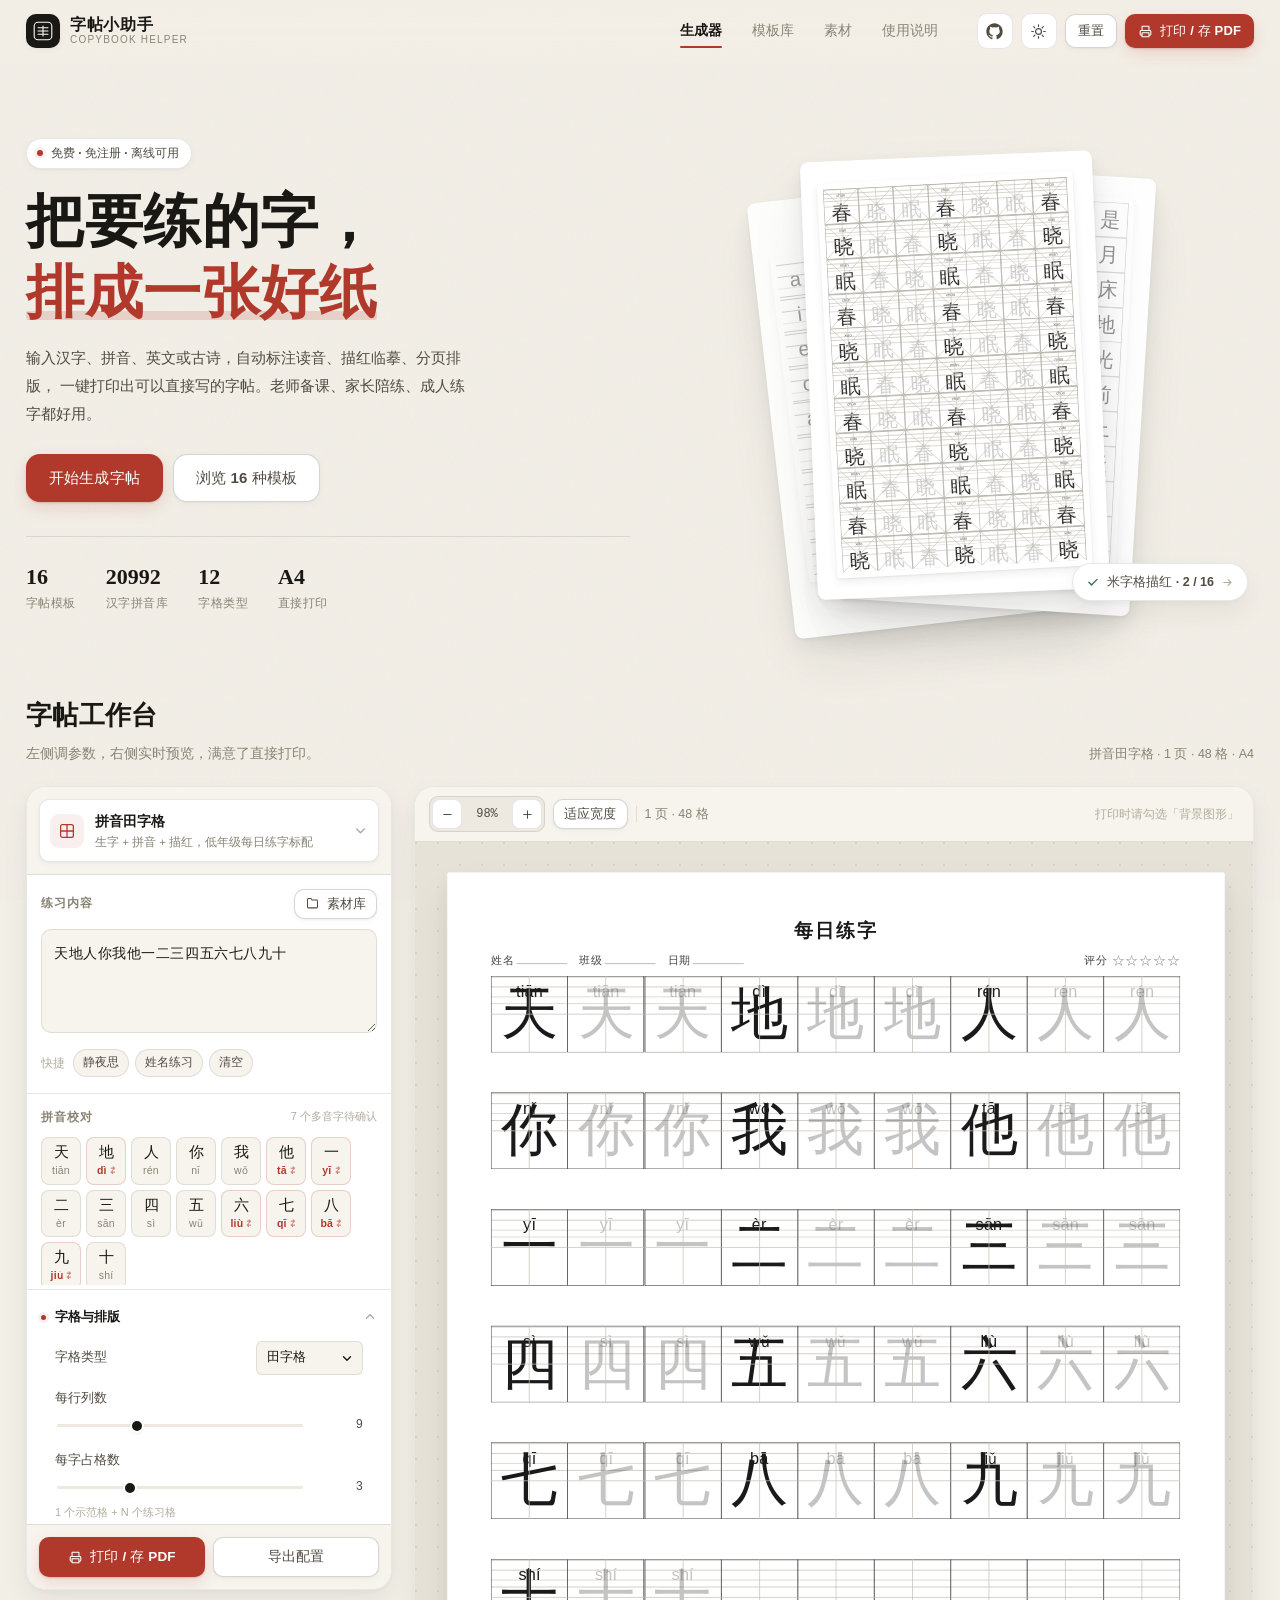
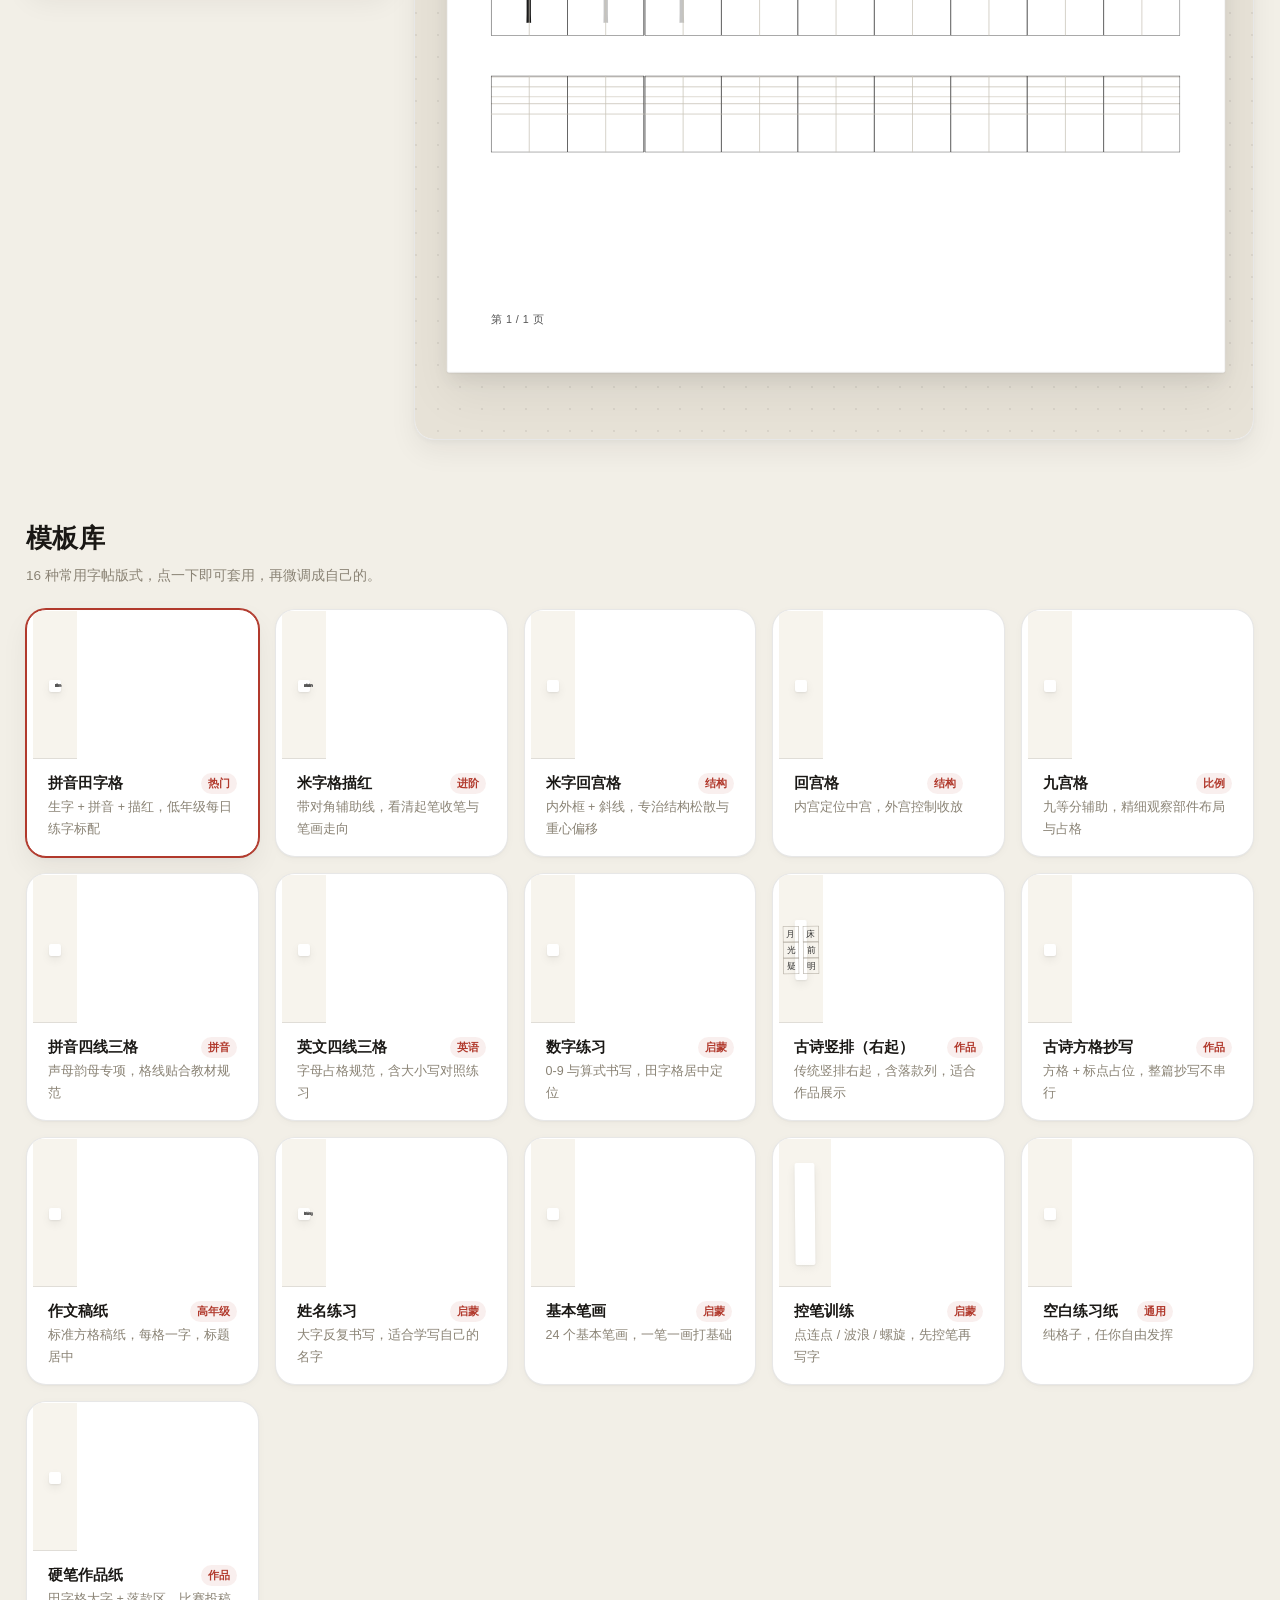
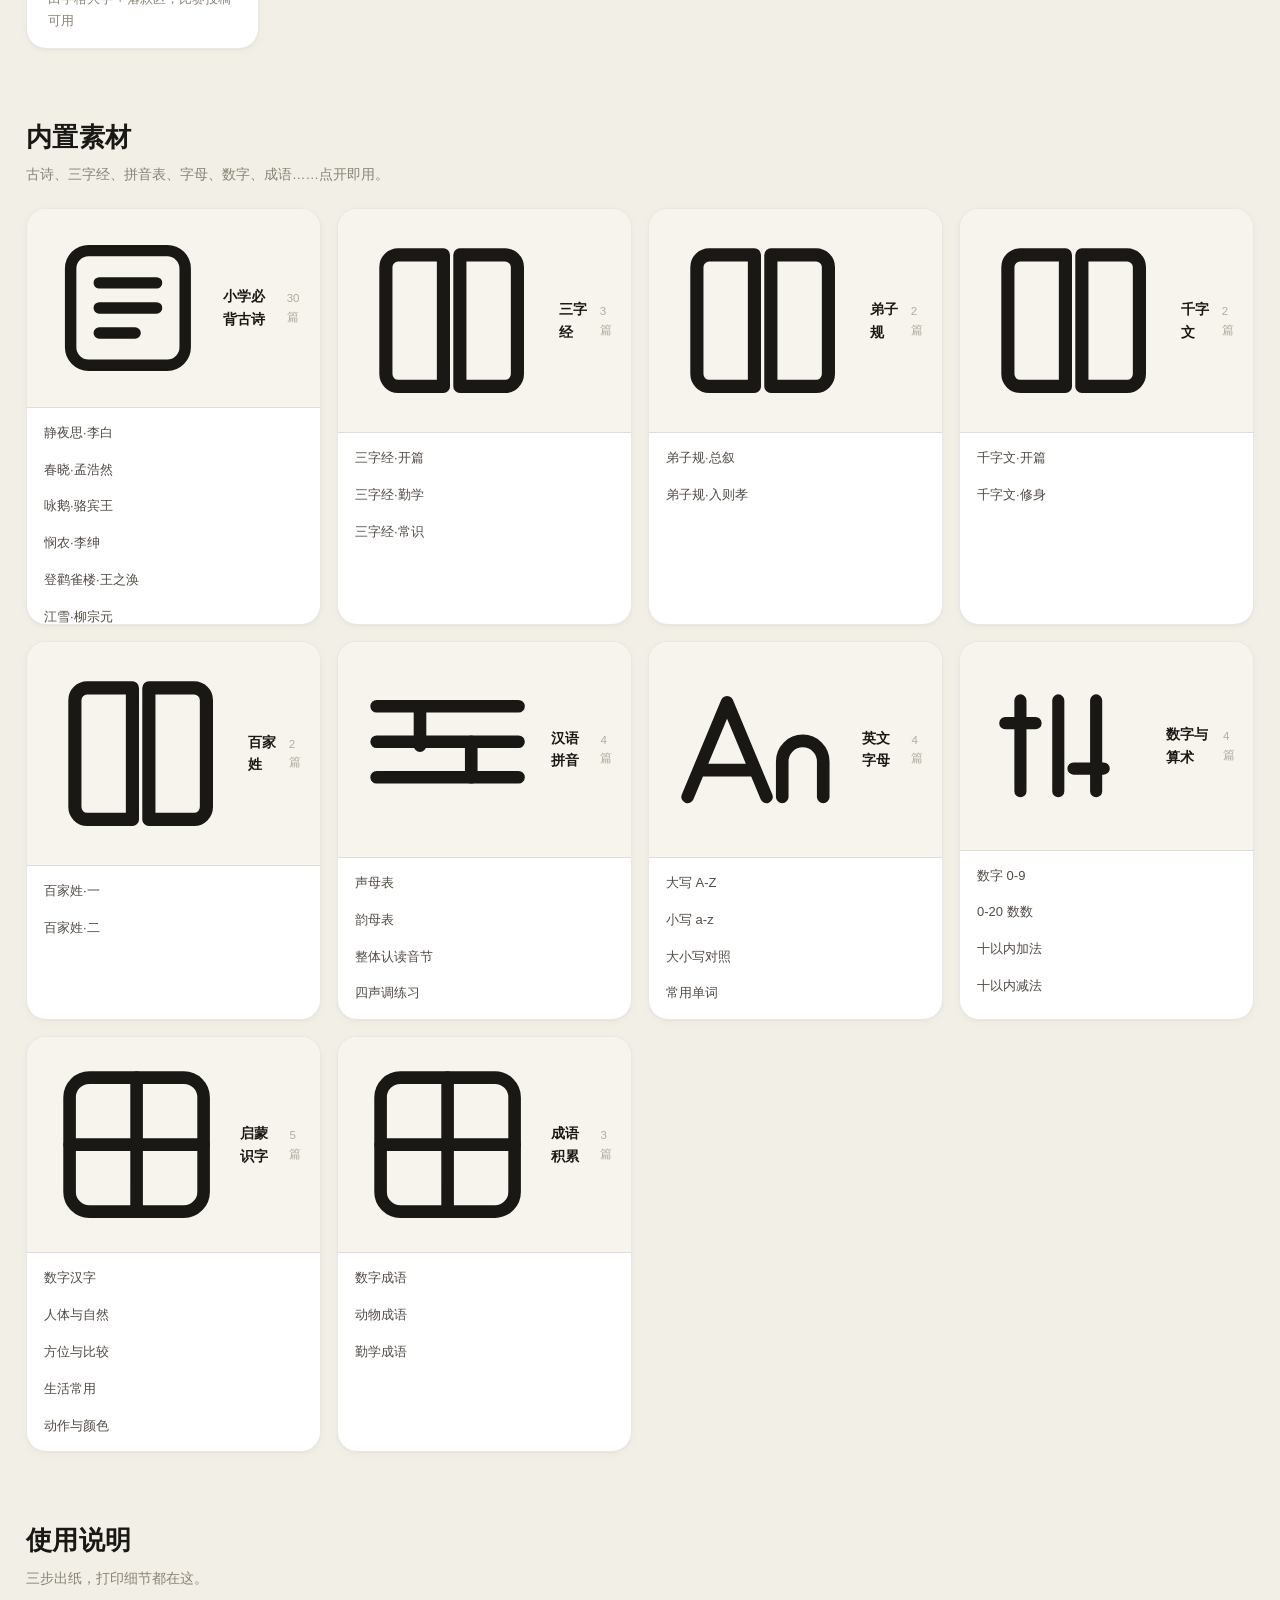
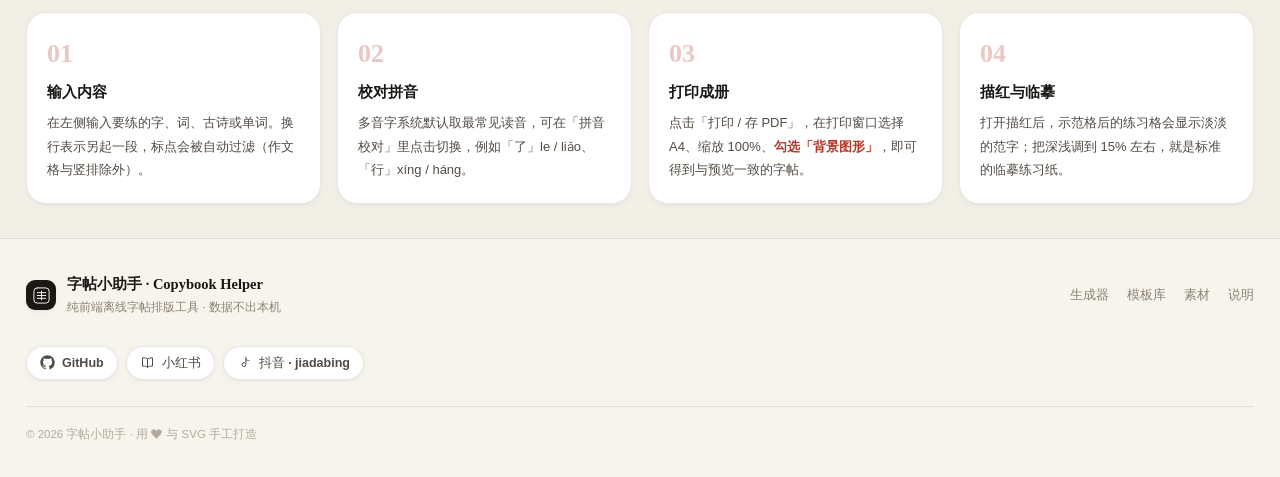
==== index.html @ bd9f91cf "fix: 修复拼音预览显示 + 新增 GitHub Pages 部署 - 拼音区高度 0.46→0.38 格宽、字号 0.66→0.56、基线对齐四线三格 - 模板缩略图拼音同步收窄 - 新增 .gi" ====
<!DOCTYPE html>
<html lang="zh-CN" data-theme="light">
<head>
<meta charset="UTF-8">
<meta name="viewport" content="width=device-width, initial-scale=1, viewport-fit=cover">
<title>字帖小助手 · 在线字帖生成器 | 田字格 / 米字格 / 拼音 / 英文 / 古诗 一键排版打印</title>
<meta name="description" content="字帖小助手：免费在线字帖生成器，田字格、米字格、回宫格、九宫格、四线三格、作文格、竖排古诗、控笔训练，自动标注拼音、描红临摹、A4 直接打印或导出 PDF。">
<link rel="stylesheet" href="assets/css/theme.css">
<link rel="stylesheet" href="assets/css/app.css">
<link rel="stylesheet" href="assets/css/print.css" media="print">
<link rel="icon" href="data:image/svg+xml,%3Csvg xmlns='http://www.w3.org/2000/svg' viewBox='0 0 100 100'%3E%3Crect width='100' height='100' rx='22' fill='%231a1815'/%3E%3Cpath d='M22 30h56M22 50h56M22 70h56M50 22v56' stroke='%23f0ebe1' stroke-width='4' stroke-linecap='round'/%3E%3C/svg%3E">
</head>
<body>

<div class="paper-grain" aria-hidden="true"></div>

<!-- ============ 顶栏 ============ -->
<header class="topbar" id="topbar">
  <div class="topbar-inner">
    <a class="brand" href="#top">
      <span class="brand-mark" aria-hidden="true">
        <svg viewBox="0 0 40 40"><rect x="4" y="4" width="32" height="32" rx="7"/><path d="M11 14h18M11 20h18M11 26h18M20 11v18"/></svg>
      </span>
      <span class="brand-text">
        <strong>字帖小助手</strong>
        <em>Copybook Helper</em>
      </span>
    </a>

    <nav class="topnav">
      <a href="#studio" class="is-active">生成器</a>
      <a href="#gallery">模板库</a>
      <a href="#materials">素材</a>
      <a href="#guide">使用说明</a>
    </nav>

    <div class="topbar-actions">
      <a class="icon-btn" href="https://github.com/Jdb156158/copybook" target="_blank" rel="noopener"
        title="GitHub 仓库：Jdb156158/copybook" aria-label="GitHub 仓库">
        <svg class="i-github" viewBox="0 0 24 24" aria-hidden="true"><path d="M12 .5C5.73.5.5 5.73.5 12c0 5.08 3.29 9.39 7.86 10.91.58.11.79-.25.79-.55v-1.94c-3.2.7-3.88-1.54-3.88-1.54-.52-1.33-1.28-1.68-1.28-1.68-1.05-.72.08-.7.08-.7 1.16.08 1.77 1.19 1.77 1.19 1.03 1.77 2.7 1.26 3.36.96.1-.75.4-1.26.73-1.55-2.55-.29-5.23-1.28-5.23-5.7 0-1.26.45-2.29 1.19-3.1-.12-.29-.52-1.46.11-3.05 0 0 .97-.31 3.18 1.18a11 11 0 0 1 5.79 0c2.2-1.49 3.17-1.18 3.17-1.18.63 1.59.23 2.76.11 3.05.74.81 1.19 1.84 1.19 3.1 0 4.43-2.69 5.4-5.25 5.69.41.36.78 1.06.78 2.14v3.17c0 .31.21.67.8.55A11.51 11.51 0 0 0 23.5 12C23.5 5.73 18.27.5 12 .5z"/></svg>
      </a>
      <button class="icon-btn" id="themeToggle" title="切换深浅主题" aria-label="切换主题">
        <svg class="i-sun" viewBox="0 0 24 24"><circle cx="12" cy="12" r="4.2"/><path d="M12 2.5v2.2M12 19.3v2.2M2.5 12h2.2M19.3 12h2.2M5.2 5.2l1.6 1.6M17.2 17.2l1.6 1.6M18.8 5.2l-1.6 1.6M6.8 17.2l-1.6 1.6"/></svg>
        <svg class="i-moon" viewBox="0 0 24 24"><path d="M20 14.5A8.5 8.5 0 0 1 9.5 4a8.5 8.5 0 1 0 10.5 10.5Z"/></svg>
      </button>
      <button class="btn btn-ghost btn-sm" id="btnResetTop">重置</button>
      <button class="btn btn-primary btn-sm" id="btnPrintTop">
        <svg viewBox="0 0 24 24" class="btn-ico"><path d="M6.5 9V3.5h11V9M6.5 18H5a1.5 1.5 0 0 1-1.5-1.5V12A1.5 1.5 0 0 1 5 10.5h14A1.5 1.5 0 0 1 20.5 12v4.5A1.5 1.5 0 0 1 19 18h-1.5M6.5 14h11v6.5h-11z"/></svg>
        打印 / 存 PDF
      </button>
    </div>
  </div>
</header>

<main id="top">

  <!-- ============ Hero ============ -->
  <section class="hero">
    <div class="hero-grid">
      <div class="hero-copy">
        <span class="eyebrow"><i class="dot"></i>免费 · 免注册 · 离线可用</span>
        <h1>把要练的字，<br><em>排成一张好纸</em></h1>
        <p class="hero-sub">
          输入汉字、拼音、英文或古诗，自动标注读音、描红临摹、分页排版，
          一键打印出可以直接写的字帖。老师备课、家长陪练、成人练字都好用。
        </p>
        <div class="hero-cta">
          <a href="#studio" class="btn btn-primary btn-lg">开始生成字帖</a>
          <a href="#gallery" class="btn btn-ghost btn-lg">浏览 16 种模板</a>
        </div>
        <ul class="hero-stats">
          <li><b id="statTpl">16</b><span>字帖模板</span></li>
          <li><b>20992</b><span>汉字拼音库</span></li>
          <li><b>12</b><span>字格类型</span></li>
          <li><b>A4</b><span>直接打印</span></li>
        </ul>
      </div>

      <div class="hero-visual" id="heroVisual">
        <div class="stack">
          <div class="sheet sheet-3" aria-hidden="true"></div>
          <div class="sheet sheet-2" aria-hidden="true"></div>
          <div class="sheet sheet-1"></div>
        </div>
        <div class="hero-badge" id="heroBadge" title="点击切换下一款模板">
          <svg viewBox="0 0 24 24"><path d="M5 12.5l4.5 4.5L19 7.5"/></svg>
          <span id="heroBadgeText">所见即所得</span>
          <svg class="hero-badge-next" viewBox="0 0 24 24"><path d="M5 12h13M13 6.5l5.5 5.5-5.5 5.5"/></svg>
        </div>
      </div>
    </div>
  </section>

  <!-- ============ 工作台 ============ -->
  <section class="studio" id="studio">
    <div class="section-head">
      <div>
        <h2 class="section-title">字帖工作台</h2>
        <p class="section-desc">左侧调参数，右侧实时预览，满意了直接打印。</p>
      </div>
      <div class="section-meta" id="studioMeta">—</div>
    </div>

    <div class="studio-grid">
      <!-- 控制面板 -->
      <aside class="panel" id="panel">
        <div class="panel-top">
          <button class="tpl-current" id="tplCurrent" type="button">
            <span class="tpl-current-ico" id="tplCurrentIco"></span>
            <span class="tpl-current-copy">
              <b id="tplCurrentName">拼音田字格</b>
              <small id="tplCurrentDesc">生字 + 拼音 + 描红</small>
            </span>
            <svg class="tpl-current-arrow" viewBox="0 0 16 16"><path d="M4 6.5 8 10.5 12 6.5" fill="none" stroke="currentColor" stroke-width="1.6" stroke-linecap="round" stroke-linejoin="round"/></svg>
          </button>
        </div>

        <div class="panel-scroll">
          <!-- 内容 -->
          <section class="block">
            <div class="block-head">
              <span class="block-title">练习内容</span>
              <button class="btn btn-ghost btn-xs" id="btnMaterial">
                <svg viewBox="0 0 24 24" class="btn-ico"><path d="M4 5.5A1.5 1.5 0 0 1 5.5 4h4l2 2.5h7A1.5 1.5 0 0 1 20 8v9.5a1.5 1.5 0 0 1-1.5 1.5h-13A1.5 1.5 0 0 1 4 17.5Z"/></svg>
                素材库
              </button>
            </div>
            <textarea id="textInput" class="content-input" spellcheck="false"
              placeholder="输入要练习的内容，可用换行分段。&#10;例如：天地人你我他&#10;古诗、单词、拼音均可，系统会自动分段排版。"></textarea>
            <div class="quick-row">
              <span class="quick-label">快捷</span>
              <button class="quick" data-quick="poem">静夜思</button>
              <button class="quick" data-quick="name">姓名练习</button>
              <button class="quick" data-quick="clear">清空</button>
            </div>
          </section>

          <!-- 拼音校对 -->
          <section class="block" id="pyBlock">
            <div class="block-head">
              <span class="block-title">拼音校对</span>
              <span class="block-note" id="pyNote">点击拼音可切换多音字</span>
            </div>
            <div class="py-check" id="pyCheck"></div>
          </section>

          <!-- 设置 -->
          <div id="panelSettings" class="settings"></div>
        </div>

        <div class="panel-foot">
          <button class="btn btn-primary" id="btnPrint">
            <svg viewBox="0 0 24 24" class="btn-ico"><path d="M6.5 9V3.5h11V9M6.5 18H5a1.5 1.5 0 0 1-1.5-1.5V12A1.5 1.5 0 0 1 5 10.5h14A1.5 1.5 0 0 1 20.5 12v4.5A1.5 1.5 0 0 1 19 18h-1.5M6.5 14h11v6.5h-11z"/></svg>
            打印 / 存 PDF
          </button>
          <button class="btn btn-ghost" id="btnSavePreset">导出配置</button>
        </div>
      </aside>

      <!-- 预览台 -->
      <section class="stage">
        <div class="stage-bar">
          <div class="stage-bar-left">
            <div class="seg-zoom">
              <button class="icon-btn sm" id="zoomOut" title="缩小">
                <svg viewBox="0 0 24 24"><path d="M6 12h12"/></svg>
              </button>
              <span class="zoom-val" id="zoomVal">100%</span>
              <button class="icon-btn sm" id="zoomIn" title="放大">
                <svg viewBox="0 0 24 24"><path d="M12 6v12M6 12h12"/></svg>
              </button>
            </div>
            <button class="btn btn-ghost btn-xs" id="zoomFit">适应宽度</button>
            <span class="stage-divider"></span>
            <span class="stage-info" id="stageInfo">1 页</span>
          </div>
          <div class="stage-bar-right">
            <span class="stage-hint" id="stageHint">打印时请勾选「背景图形」</span>
          </div>
        </div>
        <div class="stage-canvas" id="canvas">
          <div class="pages" id="pages"></div>
        </div>
      </section>
    </div>
  </section>

  <!-- ============ 模板库 ============ -->
  <section class="gallery" id="gallery">
    <div class="section-head">
      <div>
        <h2 class="section-title">模板库</h2>
        <p class="section-desc">16 种常用字帖版式，点一下即可套用，再微调成自己的。</p>
      </div>
    </div>
    <div class="tpl-grid" id="tplGrid"></div>
  </section>

  <!-- ============ 素材 ============ -->
  <section class="materials" id="materials">
    <div class="section-head">
      <div>
        <h2 class="section-title">内置素材</h2>
        <p class="section-desc">古诗、三字经、拼音表、字母、数字、成语……点开即用。</p>
      </div>
    </div>
    <div class="mat-grid" id="matGrid"></div>
  </section>

  <!-- ============ 说明 ============ -->
  <section class="guide" id="guide">
    <div class="section-head">
      <div>
        <h2 class="section-title">使用说明</h2>
        <p class="section-desc">三步出纸，打印细节都在这。</p>
      </div>
    </div>
    <div class="guide-grid">
      <article class="guide-card">
        <span class="step">01</span>
        <h3>输入内容</h3>
        <p>在左侧输入要练的字、词、古诗或单词。换行表示另起一段，标点会被自动过滤（作文格与竖排除外）。</p>
      </article>
      <article class="guide-card">
        <span class="step">02</span>
        <h3>校对拼音</h3>
        <p>多音字系统默认取最常见读音，可在「拼音校对」里点击切换，例如「了」le / liǎo、「行」xíng / háng。</p>
      </article>
      <article class="guide-card">
        <span class="step">03</span>
        <h3>打印成册</h3>
        <p>点击「打印 / 存 PDF」，在打印窗口选择 A4、缩放 100%、<b>勾选「背景图形」</b>，即可得到与预览一致的字帖。</p>
      </article>
      <article class="guide-card">
        <span class="step">04</span>
        <h3>描红与临摹</h3>
        <p>打开描红后，示范格后的练习格会显示淡淡的范字；把深浅调到 15% 左右，就是标准的临摹练习纸。</p>
      </article>
    </div>
  </section>
</main>

<!-- ============ 页脚 ============ -->
<footer class="footer">
  <div class="footer-inner">
    <div class="footer-brand">
      <span class="brand-mark sm" aria-hidden="true">
        <svg viewBox="0 0 40 40"><rect x="4" y="4" width="32" height="32" rx="7"/><path d="M11 14h18M11 20h18M11 26h18M20 11v18"/></svg>
      </span>
      <div>
        <strong>字帖小助手 · Copybook Helper</strong>
        <p>纯前端离线字帖排版工具 · 数据不出本机</p>
      </div>
    </div>
    <nav class="footer-links">
      <a href="#studio">生成器</a>
      <a href="#gallery">模板库</a>
      <a href="#materials">素材</a>
      <a href="#guide">说明</a>
    </nav>

    <div class="socials">
      <a class="social" href="https://github.com/Jdb156158/copybook" target="_blank" rel="noopener" title="GitHub 仓库">
        <svg class="i-github" viewBox="0 0 24 24" aria-hidden="true"><path d="M12 .5C5.73.5.5 5.73.5 12c0 5.08 3.29 9.39 7.86 10.91.58.11.79-.25.79-.55v-1.94c-3.2.7-3.88-1.54-3.88-1.54-.52-1.33-1.28-1.68-1.28-1.68-1.05-.72.08-.7.08-.7 1.16.08 1.77 1.19 1.77 1.19 1.03 1.77 2.7 1.26 3.36.96.1-.75.4-1.26.73-1.55-2.55-.29-5.23-1.28-5.23-5.7 0-1.26.45-2.29 1.19-3.1-.12-.29-.52-1.46.11-3.05 0 0 .97-.31 3.18 1.18a11 11 0 0 1 5.79 0c2.2-1.49 3.17-1.18 3.17-1.18.63 1.59.23 2.76.11 3.05.74.81 1.19 1.84 1.19 3.1 0 4.43-2.69 5.4-5.25 5.69.41.36.78 1.06.78 2.14v3.17c0 .31.21.67.8.55A11.51 11.51 0 0 0 23.5 12C23.5 5.73 18.27.5 12 .5z"/></svg>
        <span>GitHub</span>
      </a>
      <a class="social" href="https://www.xiaohongshu.com/user/profile/5bcd9ff8c5602200010befae" target="_blank" rel="noopener" title="小红书主页">
        <svg viewBox="0 0 24 24" aria-hidden="true"><path d="M12 6.6C10.4 5.1 8.3 4.5 4 4.5v13.2c4.3 0 6.4.6 8 2.1 1.6-1.5 3.7-2.1 8-2.1V4.5c-4.3 0-6.4.6-8 2.1z"/><path d="M12 6.6v13.2"/></svg>
        <span>小红书</span>
      </a>
      <a class="social" id="socialDouyin" href="https://www.douyin.com/search/jiadabing?type=user" target="_blank" rel="noopener" title="抖音：jiadabing">
        <svg viewBox="0 0 24 24" aria-hidden="true"><path d="M14.2 3.5v11.9a3.1 3.1 0 1 1-2.1-2.94"/><path d="M14.2 7.2c1.4 1.1 3.1 1.6 5 1.5"/></svg>
        <span>抖音 · jiadabing</span>
      </a>
    </div>

    <p class="footer-copy">© 2026 字帖小助手 · 用 ❤ 与 SVG 手工打造</p>
  </div>
</footer>

<!-- ============ 素材弹层 ============ -->
<div class="modal" id="modal" hidden>
  <div class="modal-mask" data-close></div>
  <div class="modal-panel" role="dialog" aria-modal="true" aria-labelledby="modalTitle">
    <header class="modal-head">
      <h3 id="modalTitle">素材库</h3>
      <button class="icon-btn" data-close aria-label="关闭">
        <svg viewBox="0 0 24 24"><path d="M6 6l12 12M18 6L6 18"/></svg>
      </button>
    </header>
    <div class="modal-body" id="modalBody"></div>
  </div>
</div>

<div class="toasts" id="toasts"></div>

<script src="assets/data/pinyin-data.js" defer></script>
<script src="assets/js/core/pinyin.js" defer></script>
<script src="assets/js/core/grids.js" defer></script>
<script src="assets/js/core/templates.js" defer></script>
<script src="assets/js/core/layout.js" defer></script>
<script src="assets/js/core/render.js" defer></script>
<script src="assets/js/core/store.js" defer></script>
<script src="assets/js/ui/controls.js" defer></script>
<script src="assets/js/ui/app.js" defer></script>
</body>
</html>
---- assets/css/theme.css ----
/* ============================================================
 * theme.css —— 设计令牌 / 基础重置 / 通用控件
 * 主题：宣纸暖白 + 墨黑 + 朱砂（暗色模式随系统或手动切换）
 * ========================================================== */

:root {
  /* 色板 */
  --paper: #FBF9F4;
  --bg: #F2EFE7;
  --surface: #FFFFFF;
  --surface-2: #F7F4ED;
  --surface-3: #EDE9E0;
  --stage-bg: #E7E2D7;

  --ink: #1A1815;
  --ink-2: #514B42;
  --ink-3: #8A8375;
  --ink-4: #B3AC9E;

  --accent: #B1392C;
  --accent-2: #96302496;
  --accent-soft: #B1392C14;
  --jade: #3F6B54;
  --gold: #B08A45;

  --border: #1A18151A;
  --border-2: #1A18152E;
  --ring: #B1392C40;

  /* 字体 */
  --font-ui: -apple-system, BlinkMacSystemFont, "SF Pro SC", "PingFang SC",
    "Hiragino Sans GB", "Microsoft YaHei", "Segoe UI", Roboto, sans-serif;
  --font-serif: "Songti SC", "STSong", "Source Han Serif SC", "Noto Serif SC",
    "PingFang SC", Georgia, serif;
  --font-mono: "SF Mono", "JetBrains Mono", ui-monospace, Menlo, monospace;

  /* 尺度 */
  --r-xs: 6px;
  --r-sm: 10px;
  --r: 14px;
  --r-lg: 20px;
  --r-xl: 28px;

  --sh-1: 0 1px 2px #1A18150A, 0 2px 8px #1A181508;
  --sh-2: 0 2px 6px #1A18150A, 0 12px 28px #1A18150F;
  --sh-3: 0 8px 20px #1A181514, 0 28px 64px #1A18151C;
  --sh-paper: 0 2px 4px #1A181512, 0 10px 24px #1A181514, 0 30px 60px #1A181512;

  --ease: cubic-bezier(.22, .61, .36, 1);
  --ease-out: cubic-bezier(.16, 1, .3, 1);
  --topbar-h: 62px;
  --maxw: 1280px;

  color-scheme: light;
}

[data-theme="dark"] {
  --paper: #171613;
  --bg: #100F0C;
  --surface: #1D1B17;
  --surface-2: #232019;
  --surface-3: #2B271F;
  --stage-bg: #0D0C0A;

  --ink: #F2EDE3;
  --ink-2: #C3BBAE;
  --ink-3: #918A7C;
  --ink-4: #6B655A;

  --accent: #DE5B4A;
  --accent-soft: #DE5B4A1F;
  --jade: #6FA98A;
  --gold: #D2AC68;

  --border: #F2EDE31A;
  --border-2: #F2EDE32E;
  --ring: #DE5B4A4D;

  --sh-1: 0 1px 2px #0008, 0 2px 8px #0006;
  --sh-2: 0 2px 6px #0008, 0 12px 28px #000A;
  --sh-3: 0 8px 20px #000A, 0 28px 64px #000C;
  --sh-paper: 0 2px 4px #0006, 0 14px 32px #000A, 0 40px 80px #0009;

  color-scheme: dark;
}

* { box-sizing: border-box; }

html { -webkit-text-size-adjust: 100%; scroll-behavior: smooth; scroll-padding-top: 84px; }

body {
  margin: 0;
  background: var(--bg);
  color: var(--ink);
  font-family: var(--font-ui);
  font-size: 14px;
  line-height: 1.6;
  -webkit-font-smoothing: antialiased;
  overflow-x: hidden;
}

h1, h2, h3, h4, p, ul, ol, figure { margin: 0; }
ul, ol { padding: 0; list-style: none; }
a { color: inherit; text-decoration: none; }
button { font: inherit; color: inherit; background: none; border: 0; cursor: pointer; }
input, textarea, select { font: inherit; color: inherit; }
svg { display: block; }
::selection { background: var(--accent); color: #fff; }

/* 纸纹 */
.paper-grain {
  position: fixed; inset: 0; z-index: 0; pointer-events: none;
  opacity: .045; mix-blend-mode: multiply;
  background-image: url("data:image/svg+xml,%3Csvg xmlns='http://www.w3.org/2000/svg' width='180' height='180'%3E%3Cfilter id='n'%3E%3CfeTurbulence type='fractalNoise' baseFrequency='.85' numOctaves='3' stitchTiles='stitch'/%3E%3C/filter%3E%3Crect width='180' height='180' filter='url(%23n)'/%3E%3C/svg%3E");
}
[data-theme="dark"] .paper-grain { opacity: .05; mix-blend-mode: screen; }

/* ---------------- 按钮 ---------------- */
.btn {
  display: inline-flex; align-items: center; justify-content: center; gap: 7px;
  height: 40px; padding: 0 16px; border-radius: var(--r-sm);
  font-size: 13.5px; font-weight: 550; letter-spacing: .01em;
  border: 1px solid transparent; white-space: nowrap;
  transition: transform .18s var(--ease), background .18s var(--ease),
    border-color .18s var(--ease), box-shadow .18s var(--ease), color .18s var(--ease);
}
.btn:active { transform: scale(.975); }
.btn-ico { width: 15px; height: 15px; fill: none; stroke: currentColor; stroke-width: 1.7; stroke-linecap: round; stroke-linejoin: round; }

.btn-primary {
  background: var(--accent); color: #fff;
  box-shadow: 0 1px 2px #B1392C40, 0 6px 16px #B1392C26;
}
.btn-primary:hover { background: #9C3126; box-shadow: 0 2px 4px #B1392C4D, 0 10px 24px #B1392C33; transform: translateY(-1px); }

.btn-ghost {
  background: var(--surface); color: var(--ink-2);
  border-color: var(--border-2); box-shadow: var(--sh-1);
}
.btn-ghost:hover { color: var(--ink); border-color: var(--ink-4); background: var(--surface-2); transform: translateY(-1px); }

.btn-lg { height: 48px; padding: 0 22px; font-size: 15px; border-radius: var(--r); }
.btn-sm { height: 34px; padding: 0 12px; font-size: 13px; }
.btn-xs { height: 30px; padding: 0 10px; font-size: 12.5px; }
.btn[disabled] { opacity: .5; pointer-events: none; }

.icon-btn {
  display: inline-flex; align-items: center; justify-content: center;
  width: 36px; height: 36px; border-radius: 10px; color: var(--ink-2);
  border: 1px solid var(--border); background: var(--surface);
  transition: all .18s var(--ease);
}
.icon-btn:hover { color: var(--ink); border-color: var(--ink-4); background: var(--surface-2); }
.icon-btn svg { width: 17px; height: 17px; fill: none; stroke: currentColor; stroke-width: 1.7; stroke-linecap: round; stroke-linejoin: round; }
.icon-btn.sm { width: 30px; height: 30px; border-radius: 8px; }
.icon-btn.sm svg { width: 15px; height: 15px; }

/* 主题按钮图标切换 */
#themeToggle .i-moon { display: none; }
[data-theme="dark"] #themeToggle .i-sun { display: none; }
[data-theme="dark"] #themeToggle .i-moon { display: block; }

/* ---------------- 通用小控件 ---------------- */
.eyebrow {
  display: inline-flex; align-items: center; gap: 8px;
  padding: 5px 12px 5px 10px; border-radius: 100px;
  background: var(--surface); border: 1px solid var(--border);
  font-size: 12px; font-weight: 550; color: var(--ink-2);
  box-shadow: var(--sh-1);
}
.eyebrow .dot {
  width: 6px; height: 6px; border-radius: 50%; background: var(--accent);
  box-shadow: 0 0 0 3px var(--accent-soft);
  animation: pulse 2.4s var(--ease) infinite;
}
@keyframes pulse {
  0%, 100% { box-shadow: 0 0 0 3px var(--accent-soft); }
  50% { box-shadow: 0 0 0 6px #B1392C0A; }
}

/* ---------------- Toast ---------------- */
.toasts {
  position: fixed; z-index: 200; bottom: 26px; left: 50%; transform: translateX(-50%);
  display: flex; flex-direction: column; gap: 8px; align-items: center; pointer-events: none;
}
.toast {
  display: flex; align-items: center; gap: 9px;
  padding: 10px 16px; border-radius: 100px;
  background: var(--ink); color: var(--paper);
  font-size: 13px; font-weight: 500; box-shadow: var(--sh-3);
  animation: toastIn .32s var(--ease-out) both;
}
.toast svg { width: 15px; height: 15px; fill: none; stroke: currentColor; stroke-width: 2; stroke-linecap: round; stroke-linejoin: round; }
.toast.out { animation: toastOut .24s var(--ease) both; }
@keyframes toastIn { from { opacity: 0; transform: translateY(14px) scale(.96); } }
@keyframes toastOut { to { opacity: 0; transform: translateY(8px) scale(.97); } }

/* ---------------- Modal ---------------- */
.modal { position: fixed; inset: 0; z-index: 150; display: grid; place-items: center; padding: 24px; }
.modal[hidden] { display: none; }
.modal-mask { position: absolute; inset: 0; background: #0B0A0880; backdrop-filter: blur(6px); animation: fade .2s var(--ease); }
.modal-panel {
  position: relative; width: min(720px, 100%); max-height: 82vh;
  display: flex; flex-direction: column; overflow: hidden;
  background: var(--surface); border: 1px solid var(--border); border-radius: var(--r-xl);
  box-shadow: var(--sh-3); animation: modalIn .28s var(--ease-out);
}
@keyframes fade { from { opacity: 0; } }
@keyframes modalIn { from { opacity: 0; transform: translateY(16px) scale(.98); } }
.modal-head {
  display: flex; align-items: center; justify-content: space-between;
  padding: 16px 18px; border-bottom: 1px solid var(--border);
}
.modal-head h3 { font-family: var(--font-serif); font-size: 17px; font-weight: 600; }
.modal-body { padding: 8px 10px 18px; overflow: auto; }

/* ---------------- 表单控件（面板内） ---------------- */
.ctl-select { position: relative; }
.ctl-select select {
  appearance: none; width: 100%; height: 34px; padding: 0 30px 0 10px;
  background: var(--surface-2); border: 1px solid var(--border); border-radius: var(--r-xs);
  font-size: 13px; cursor: pointer; transition: all .16s var(--ease);
}
.ctl-select select:hover { border-color: var(--ink-4); }
.ctl-select select:focus { outline: none; border-color: var(--accent); box-shadow: 0 0 0 3px var(--ring); }
.ctl-caret {
  position: absolute; right: 9px; top: 50%; transform: translateY(-50%);
  width: 14px; height: 14px; fill: none; stroke: var(--ink-3); stroke-width: 1.6;
  stroke-linecap: round; stroke-linejoin: round; pointer-events: none;
}

.ctl-seg {
  display: flex; gap: 2px; padding: 2px; border-radius: 9px;
  background: var(--surface-3); border: 1px solid var(--border);
}
.seg-btn {
  flex: 1; min-width: 0; height: 28px; padding: 0 6px; border-radius: 7px;
  font-size: 12.5px; color: var(--ink-3); white-space: nowrap;
  transition: all .18s var(--ease);
}
.seg-btn:hover { color: var(--ink-2); }
.seg-btn.is-on {
  background: var(--surface); color: var(--ink); font-weight: 600;
  box-shadow: var(--sh-1);
}

.ctl-range { display: flex; align-items: center; gap: 10px; }
.ctl-range input[type="range"] {
  flex: 1; appearance: none; height: 18px; background: none; cursor: pointer;
}
.ctl-range input[type="range"]::-webkit-slider-runnable-track {
  height: 3px; border-radius: 2px; background: var(--surface-3);
}
.ctl-range input[type="range"]::-webkit-slider-thumb {
  appearance: none; width: 14px; height: 14px; margin-top: -5.5px; border-radius: 50%;
  background: var(--ink); border: 2px solid var(--surface);
  box-shadow: var(--sh-1); transition: transform .16s var(--ease);
}
.ctl-range input[type="range"]:hover::-webkit-slider-thumb { transform: scale(1.18); }
.ctl-range input[type="range"]:active::-webkit-slider-thumb { transform: scale(1.05); }
.ctl-range input[type="range"]::-moz-range-track { height: 3px; border-radius: 2px; background: var(--surface-3); }
.ctl-range input[type="range"]::-moz-range-thumb {
  width: 12px; height: 12px; border-radius: 50%; background: var(--ink);
  border: 2px solid var(--surface); box-shadow: var(--sh-1);
}
.ctl-out {
  min-width: 48px; text-align: right; font-size: 12px; font-variant-numeric: tabular-nums;
  color: var(--ink-2); font-family: var(--font-mono);
}

.ctl-color { display: flex; align-items: center; gap: 8px; }
.color-well { position: relative; width: 34px; height: 26px; flex: none; }
.color-well input { position: absolute; inset: 0; opacity: 0; cursor: pointer; }
.color-well span {
  display: block; width: 100%; height: 100%; border-radius: var(--r-xs);
  border: 1px solid var(--border-2); box-shadow: inset 0 1px 2px #0002;
}
.sw-row { display: flex; gap: 5px; }
.sw {
  width: 18px; height: 18px; border-radius: 5px; border: 1px solid var(--border-2);
  transition: transform .16s var(--ease);
}
.sw:hover { transform: scale(1.14); }
.sw.is-on { box-shadow: 0 0 0 2px var(--surface), 0 0 0 3.5px var(--accent); }

.ctl-switch { position: relative; display: inline-flex; }
.ctl-switch input { position: absolute; opacity: 0; width: 0; height: 0; }
.ctl-switch .track {
  display: block; width: 38px; height: 22px; border-radius: 100px;
  background: var(--surface-3); border: 1px solid var(--border);
  transition: all .22s var(--ease); position: relative;
}
.ctl-switch .knob {
  position: absolute; top: 2px; left: 2px; width: 16px; height: 16px; border-radius: 50%;
  background: var(--surface); box-shadow: 0 1px 3px #0003;
  transition: all .22s var(--ease);
}
.ctl-switch input:checked + .track { background: var(--accent); border-color: transparent; }
.ctl-switch input:checked + .track .knob { left: 19px; }
.ctl-switch input:focus-visible + .track { box-shadow: 0 0 0 3px var(--ring); }

.ctl-chips { display: flex; flex-wrap: wrap; gap: 6px; }
.chip {
  padding: 4px 10px; border-radius: 100px; font-size: 12px;
  background: var(--surface-2); border: 1px solid var(--border); color: var(--ink-3);
  transition: all .16s var(--ease);
}
.chip:hover { border-color: var(--ink-4); color: var(--ink-2); }
.chip.is-on {
  background: var(--accent-soft); border-color: #B1392C40; color: var(--accent); font-weight: 600;
}

.ctl-text input {
  width: 100%; height: 34px; padding: 0 10px; font-size: 13px;
  background: var(--surface-2); border: 1px solid var(--border); border-radius: var(--r-xs);
  transition: all .16s var(--ease);
}
.ctl-text input:focus { outline: none; border-color: var(--accent); box-shadow: 0 0 0 3px var(--ring); }

@media (prefers-reduced-motion: reduce) {
  *, *::before, *::after { animation-duration: .01ms !important; transition-duration: .01ms !important; }
}
---- assets/css/app.css ----
/* ============================================================
 * app.css —— 页面布局 + 字帖渲染区样式
 * ========================================================== */
main { position: relative; z-index: 1; }

/* ---------------- 顶栏 ---------------- */
.topbar {
  position: sticky; top: 0; z-index: 100;
  backdrop-filter: blur(18px) saturate(1.7);
  -webkit-backdrop-filter: blur(18px) saturate(1.7);
  background: color-mix(in srgb, var(--bg) 78%, transparent);
  border-bottom: 1px solid transparent;
  transition: border-color .25s var(--ease), box-shadow .25s var(--ease), background .25s var(--ease);
}
.topbar.is-scrolled { border-bottom-color: var(--border); box-shadow: 0 1px 0 #1A181508, 0 8px 24px #1A181508; }
.topbar-inner {
  max-width: var(--maxw); margin: 0 auto; height: var(--topbar-h);
  padding: 0 26px; display: flex; align-items: center; gap: 26px;
}

.brand { display: flex; align-items: center; gap: 10px; margin-right: auto; }
.brand-mark {
  display: grid; place-items: center; width: 34px; height: 34px; border-radius: 10px;
  background: var(--ink); color: var(--paper); box-shadow: var(--sh-1);
}
.brand-mark svg { width: 22px; height: 22px; fill: none; stroke: currentColor; stroke-width: 2; stroke-linecap: round; }
.brand-mark.sm { width: 30px; height: 30px; border-radius: 9px; }
.brand-mark.sm svg { width: 19px; height: 19px; }
.brand-text { display: flex; flex-direction: column; line-height: 1.15; }
.brand-text strong { font-family: var(--font-serif); font-size: 16px; font-weight: 600; letter-spacing: .04em; }
.brand-text em { font-style: normal; font-size: 10px; letter-spacing: .12em; color: var(--ink-3); text-transform: uppercase; }

.topnav { display: flex; gap: 4px; }
.topnav a {
  position: relative; padding: 7px 13px; border-radius: 9px;
  font-size: 13.5px; color: var(--ink-3); transition: all .18s var(--ease);
}
.topnav a:hover { color: var(--ink); background: var(--surface-2); }
.topnav a.is-active { color: var(--ink); font-weight: 600; }
.topnav a.is-active::after {
  content: ""; position: absolute; left: 13px; right: 13px; bottom: 1px;
  height: 2px; border-radius: 2px; background: var(--accent);
}
.topbar-actions { display: flex; align-items: center; gap: 8px; }

/* ---------------- Hero ---------------- */
.hero { max-width: var(--maxw); margin: 0 auto; padding: 62px 26px 44px; }
.hero-grid { display: grid; grid-template-columns: 1.02fr .98fr; gap: 44px; align-items: center; }
.hero-copy h1 {
  margin: 18px 0 0; font-family: var(--font-serif);
  font-size: clamp(38px, 4.6vw, 58px); line-height: 1.22; font-weight: 600; letter-spacing: .01em;
}
.hero-copy h1 em { font-style: normal; color: var(--accent); position: relative; }
.hero-copy h1 em::after {
  content: ""; position: absolute; left: 0; right: 0; bottom: .08em; height: .16em;
  background: var(--accent); opacity: .16; border-radius: 2px;
}
.hero-sub { margin: 16px 0 0; max-width: 30em; font-size: 15px; line-height: 1.85; color: var(--ink-2); }
.hero-cta { display: flex; gap: 10px; margin-top: 26px; flex-wrap: wrap; }
.hero-stats { display: flex; gap: 30px; margin-top: 34px; padding-top: 22px; border-top: 1px solid var(--border); }
.hero-stats li { display: flex; flex-direction: column; }
.hero-stats b { font-family: var(--font-serif); font-size: 22px; font-weight: 600; }
.hero-stats span { font-size: 11.5px; color: var(--ink-3); letter-spacing: .04em; }

/* Hero 纸叠（2:3 纸卡 + 16 模板轮换） */
.hero-visual { position: relative; height: 500px; display: grid; place-items: center; }
.hero-visual .stack { position: relative; width: 292px; height: 438px; perspective: 1200px; }
.hero-visual .sheet {
  position: absolute; inset: 0; border-radius: 8px; background: #fff;
  box-shadow: var(--sh-paper); overflow: hidden; padding: 18px;
  display: flex; align-items: center; justify-content: center;
  transition: transform .55s var(--ease-out), box-shadow .55s var(--ease-out), opacity .55s var(--ease-out);
  transform-origin: 50% 100%;
}
.hero-visual .sheet-1 { transform: rotate(-2.4deg) translateY(0); z-index: 3; }
.hero-visual .sheet-2 { transform: rotate(3.6deg) translate(20px, 12px); z-index: 2; opacity: .94; }
.hero-visual .sheet-3 { transform: rotate(-6.5deg) translate(-26px, 26px); z-index: 1; opacity: .86; }
.hero-visual:hover .sheet-1 { transform: rotate(-1deg) translateY(-10px); box-shadow: 0 4px 8px #00000012, 0 16px 36px #00000014, 0 44px 90px #00000012; }
.hero-visual:hover .sheet-2 { transform: rotate(2.6deg) translate(52px, 6px); }
.hero-visual:hover .sheet-3 { transform: rotate(-8.5deg) translate(-58px, 20px); }
.hero-visual .sheet-2 .mini-sheet,
.hero-visual .sheet-3 .mini-sheet { opacity: .55; filter: saturate(.4); }

.hero-mini {
  width: 100%; height: 100%;
  display: flex; align-items: center; justify-content: center;
  animation: heroSheetIn .55s var(--ease-out);
}
.hero-mini > .mini-sheet { width: 100%; }
@keyframes heroSheetIn {
  from { opacity: 0; transform: translateY(14px) scale(.965) rotate(.6deg); }
}

.hero-badge {
  position: absolute; right: 6px; bottom: 24px; z-index: 4;
  display: flex; align-items: center; gap: 7px; padding: 8px 13px; border-radius: 100px;
  background: var(--surface); border: 1px solid var(--border); box-shadow: var(--sh-2);
  font-size: 12.5px; font-weight: 550; color: var(--ink-2);
  cursor: pointer; user-select: none; max-width: 240px;
  transition: transform .2s var(--ease), box-shadow .2s var(--ease), border-color .2s var(--ease);
}
.hero-badge:hover { transform: translateY(-2px); border-color: var(--ink-4); box-shadow: var(--sh-3); }
.hero-badge:active { transform: scale(.97); }
.hero-badge > svg:first-child { width: 14px; height: 14px; fill: none; stroke: var(--jade); stroke-width: 2.4; stroke-linecap: round; stroke-linejoin: round; flex: none; }
.hero-badge span { white-space: nowrap; overflow: hidden; text-overflow: ellipsis; }
.hero-badge-next {
  width: 13px; height: 13px; flex: none; fill: none; stroke: var(--ink-4);
  stroke-width: 2; stroke-linecap: round; stroke-linejoin: round;
  transition: transform .2s var(--ease), stroke .2s var(--ease);
}
.hero-badge:hover .hero-badge-next { transform: translateX(2px); stroke: var(--accent); }

/* ---------------- 段落标题 ---------------- */
.section-head {
  display: flex; align-items: flex-end; justify-content: space-between; gap: 20px;
  margin-bottom: 22px;
}
.section-title { font-family: var(--font-serif); font-size: 26px; font-weight: 600; letter-spacing: .01em; }
.section-desc { margin-top: 6px; font-size: 13.5px; color: var(--ink-3); }
.section-meta { font-size: 12.5px; color: var(--ink-3); font-variant-numeric: tabular-nums; }

/* ---------------- 工作台 ---------------- */
.studio { max-width: var(--maxw); margin: 0 auto; padding: 26px 26px 44px; }
.studio-grid {
  display: grid; grid-template-columns: 366px minmax(0, 1fr); gap: 22px; align-items: start;
}

/* 面板 */
.panel {
  position: sticky; top: calc(var(--topbar-h) + 16px);
  display: flex; flex-direction: column;
  max-height: calc(100vh - var(--topbar-h) - 34px);
  background: var(--surface); border: 1px solid var(--border);
  border-radius: var(--r-lg); box-shadow: var(--sh-2); overflow: hidden;
}
.panel-top { padding: 12px; border-bottom: 1px solid var(--border); background: var(--surface-2); }
.tpl-current {
  display: flex; align-items: center; gap: 11px; width: 100%; padding: 10px;
  border-radius: var(--r-sm); background: var(--surface); border: 1px solid var(--border);
  box-shadow: var(--sh-1); transition: all .18s var(--ease); text-align: left;
}
.tpl-current:hover { border-color: var(--ink-4); transform: translateY(-1px); box-shadow: var(--sh-2); }
.tpl-current-ico {
  display: grid; place-items: center; width: 34px; height: 34px; border-radius: 9px; flex: none;
  background: var(--accent-soft); color: var(--accent);
}
.tpl-current-ico svg { width: 18px; height: 18px; fill: none; stroke: currentColor; stroke-width: 1.7; stroke-linecap: round; stroke-linejoin: round; }
.tpl-current-copy { display: flex; flex-direction: column; min-width: 0; flex: 1; }
.tpl-current-copy b { font-size: 14px; font-weight: 600; }
.tpl-current-copy small { font-size: 11.5px; color: var(--ink-3); overflow: hidden; text-overflow: ellipsis; white-space: nowrap; }
.tpl-current-arrow { width: 15px; height: 15px; flex: none; color: var(--ink-4); }

.panel-scroll { flex: 1; overflow-y: auto; overscroll-behavior: contain; }
.panel-scroll::-webkit-scrollbar { width: 9px; }
.panel-scroll::-webkit-scrollbar-thumb { background: var(--ink-4); border-radius: 9px; border: 3px solid var(--surface); }
.panel-scroll::-webkit-scrollbar-track { background: transparent; }

.block { padding: 14px 14px 4px; border-bottom: 1px solid var(--border); }
.block-head { display: flex; align-items: center; justify-content: space-between; gap: 10px; margin-bottom: 10px; }
.block-title { font-size: 12px; font-weight: 650; letter-spacing: .08em; color: var(--ink-3); text-transform: uppercase; }
.block-note { font-size: 11px; color: var(--ink-4); }

.content-input {
  width: 100%; min-height: 104px; resize: vertical; padding: 11px 12px;
  background: var(--surface-2); border: 1px solid var(--border); border-radius: var(--r-sm);
  font-size: 14px; line-height: 1.8; letter-spacing: .04em;
  transition: all .18s var(--ease);
}
.content-input:focus { outline: none; border-color: var(--accent); box-shadow: 0 0 0 3px var(--ring); background: var(--surface); }
.quick-row { display: flex; align-items: center; gap: 6px; padding: 10px 0 12px; flex-wrap: wrap; }
.quick-label { font-size: 11.5px; color: var(--ink-4); margin-right: 2px; }
.quick {
  padding: 3px 9px; border-radius: 100px; font-size: 12px; color: var(--ink-2);
  background: var(--surface-2); border: 1px solid var(--border); transition: all .16s var(--ease);
}
.quick:hover { background: var(--surface-3); color: var(--ink); }

/* 拼音校对 */
.py-check {
  display: flex; flex-wrap: wrap; gap: 5px; max-height: 148px; overflow-y: auto;
  padding-bottom: 12px;
}
.py-check:empty::after { content: "输入汉字后自动标注拼音"; font-size: 12px; color: var(--ink-4); }
.py-item {
  display: flex; flex-direction: column; align-items: center; gap: 1px;
  min-width: 40px; padding: 5px 6px; border-radius: 8px;
  background: var(--surface-2); border: 1px solid var(--border);
  cursor: pointer; transition: all .16s var(--ease);
}
.py-item:hover { border-color: var(--accent); background: var(--accent-soft); }
.py-item .py-c { font-family: var(--font-serif); font-size: 15px; line-height: 1.2; }
.py-item .py-p { font-size: 10.5px; color: var(--ink-3); letter-spacing: .02em; }
.py-item.is-multi { border-color: #B1392C33; }
.py-item.is-multi .py-p { color: var(--accent); font-weight: 600; }
.py-item.is-multi .py-p::after { content: " ⇄"; opacity: .6; }

/* 设置分组 */
.settings { padding: 4px 0 8px; }
.pgroup { border-bottom: 1px solid var(--border); }
.pgroup:last-child { border-bottom: 0; }
.pgroup-head {
  display: flex; align-items: center; gap: 9px; width: 100%; padding: 13px 14px;
  font-size: 13px; font-weight: 600; transition: background .16s var(--ease);
}
.pgroup-head:hover { background: var(--surface-2); }
.pgroup-dot {
  width: 5px; height: 5px; border-radius: 50%; background: var(--ink-4);
  transition: all .2s var(--ease);
}
.pgroup.is-open .pgroup-dot { background: var(--accent); box-shadow: 0 0 0 3px var(--accent-soft); }
.pgroup-title { flex: 1; text-align: left; }
.pgroup-arrow { width: 14px; height: 14px; color: var(--ink-4); transition: transform .22s var(--ease); }
.pgroup.is-open .pgroup-arrow { transform: rotate(180deg); }
.pgroup-body {
  display: grid; grid-template-rows: 0fr; transition: grid-template-rows .28s var(--ease);
  overflow: hidden;
}
.pgroup.is-open .pgroup-body { grid-template-rows: 1fr; }
.pgroup-body > * { min-height: 0; }
.pgroup-body-inner { padding: 0 14px 14px; }

.prow { padding: 0 14px 13px; }
.prow[hidden] { display: none; }
.row-inline { display: flex; align-items: center; justify-content: space-between; gap: 12px; }
.row-label { display: flex; align-items: center; gap: 10px; font-size: 13px; color: var(--ink-2); }
.row-stack .row-label { margin-bottom: 7px; font-size: 12.5px; }
.row-hint { margin-top: 5px; font-size: 11px; color: var(--ink-4); line-height: 1.5; }
.row-inline .row-hint { flex: 1; }

.panel-foot {
  display: flex; gap: 8px; padding: 12px; border-top: 1px solid var(--border);
  background: var(--surface-2);
}
.panel-foot .btn { flex: 1; }

/* 预览台 */
.stage {
  display: flex; flex-direction: column; min-height: calc(100vh - var(--topbar-h) - 90px);
  background: var(--surface); border: 1px solid var(--border);
  border-radius: var(--r-lg); box-shadow: var(--sh-2); overflow: hidden;
}
.stage-bar {
  display: flex; align-items: center; justify-content: space-between; gap: 12px;
  padding: 9px 14px; border-bottom: 1px solid var(--border); background: var(--surface-2);
}
.stage-bar-left, .stage-bar-right { display: flex; align-items: center; gap: 8px; }
.seg-zoom {
  display: flex; align-items: center; gap: 2px; padding: 2px;
  background: var(--surface-3); border: 1px solid var(--border); border-radius: 9px;
}
.zoom-val {
  min-width: 46px; text-align: center; font-size: 12px; font-variant-numeric: tabular-nums;
  color: var(--ink-2); font-family: var(--font-mono);
}
.stage-divider { width: 1px; height: 16px; background: var(--border); }
.stage-info { font-size: 12.5px; color: var(--ink-3); font-variant-numeric: tabular-nums; }
.stage-hint { font-size: 11.5px; color: var(--ink-4); }

.stage-canvas {
  flex: 1; overflow: auto; padding: 30px 24px 44px;
  background: var(--stage-bg);
  background-image: radial-gradient(circle at 1px 1px, #1A181512 1px, transparent 0);
  background-size: 22px 22px;
}
.pages {
  display: flex; flex-direction: column; align-items: center; gap: 26px;
  width: max-content; min-width: 100%; margin: 0 auto;
  transform-origin: top center; transition: transform .2s var(--ease);
}

/* ---------------- 字帖渲染区 ---------------- */
.cb-page {
  position: relative; flex: none; display: flex; flex-direction: column;
  background: #fff; color: #1a1a1a;
  box-shadow: 0 1px 2px #00000010, 0 8px 20px #00000012, 0 24px 48px #0000000F;
  border-radius: 2px;
}
.cb-page::after {
  content: ""; position: absolute; inset: 0; pointer-events: none;
  box-shadow: inset 0 0 0 1px #0000000D;
}
.cb-head { flex: none; padding-bottom: 4px; }
.cb-head-empty { height: 2px; }
.cb-title {
  text-align: center; font-family: var(--font-serif); font-size: 19px; font-weight: 600;
  letter-spacing: .12em; color: #1a1a1a;
}
.cb-fields {
  display: flex; align-items: center; justify-content: space-between; gap: 12px;
  padding-top: 5px; font-size: 11px; color: #444;
}
.cb-meta { display: flex; gap: 12px; flex-wrap: wrap; }
.cb-field { display: inline-flex; align-items: baseline; gap: 3px; }
.cb-field i { font-style: normal; letter-spacing: .04em; }
.cb-field u { display: inline-block; min-width: 52px; border-bottom: 1px solid #bbb; height: 1em; }
.cb-score { display: inline-flex; align-items: center; gap: 5px; }
.cb-score b { font-weight: 500; letter-spacing: .04em; }
.cb-stars s { text-decoration: none; font-size: 13px; color: #888; letter-spacing: 1px; }

.cb-body { flex: 1 1 auto; }
.cb-row { display: flex; }
.cb-row:last-child { margin-bottom: 0 !important; }

.cb-cell { position: relative; flex: none; }
.cb-cell .cb-grid-svg { position: absolute; inset: 0; width: 100%; height: 100%; pointer-events: none; }
.cb-glyph {
  position: absolute; inset: 0; display: flex; align-items: center; justify-content: center;
  line-height: 1; font-weight: 400; white-space: nowrap;
}
.cb-glyph-four { inset: 0 0 28%; align-items: flex-end; }
.cb-cell-v .cb-glyph { inset: 0; }

.cb-py { position: relative; width: 100%; }
.cb-py .cb-grid-svg { position: absolute; inset: 0; width: 100%; height: 100%; }
.cb-py-t {
  position: absolute; left: 0; right: 0; top: 58%; transform: translateY(-50%);
  text-align: center; font-family: var(--font-ui) !important;
  letter-spacing: .01em; line-height: 1; white-space: nowrap; font-size: inherit;
}
.cb-pattern, .cb-stroke { color: #888; }
.cb-pattern svg, .cb-stroke svg { width: 100%; height: 100%; }

.cb-body-v { display: flex; flex-direction: row-reverse; justify-content: flex-start; height: 100%; }
.cb-col { display: flex; flex-direction: column; flex: none; }

.cb-foot {
  flex: none; display: flex; align-items: flex-end; justify-content: space-between; gap: 12px;
  padding-top: 6px; font-size: 11px; color: #555;
}
.cb-sign { display: inline-flex; align-items: baseline; gap: 4px; }
.cb-sign i { font-style: normal; }
.cb-sign u { display: inline-block; min-width: 46px; border-bottom: 1px solid #bbb; height: 1em; }
.cb-sign u.long { min-width: 78px; }
.cb-pagenum { font-variant-numeric: tabular-nums; letter-spacing: .04em; }

/* ---------------- 模板库 ---------------- */
.gallery, .materials, .guide { max-width: var(--maxw); margin: 0 auto; padding: 34px 26px; }
.tpl-grid {
  display: grid; grid-template-columns: repeat(auto-fill, minmax(232px, 1fr)); gap: 16px;
}
.tpl-card {
  position: relative; display: flex; flex-direction: column; overflow: hidden;
  background: var(--surface); border: 1px solid var(--border); border-radius: var(--r-lg);
  box-shadow: var(--sh-1); text-align: left;
  transition: transform .26s var(--ease-out), box-shadow .26s var(--ease-out), border-color .2s var(--ease);
}
.tpl-card::before {
  content: ""; position: absolute; inset: 0; pointer-events: none; opacity: 0;
  background: radial-gradient(420px circle at var(--mx, 50%) var(--my, 0%), #B1392C0F, transparent 60%);
  transition: opacity .3s var(--ease);
}
.tpl-card:hover { transform: translateY(-4px); box-shadow: var(--sh-3); border-color: var(--border-2); }
.tpl-card:hover::before { opacity: 1; }
.tpl-card.is-active { border-color: var(--accent); box-shadow: 0 0 0 1px var(--accent), var(--sh-2); }

.tpl-preview {
  position: relative; height: 148px; padding: 14px 16px 10px;
  background: var(--surface-2); border-bottom: 1px solid var(--border);
  display: flex; flex-direction: column; justify-content: center; overflow: hidden;
}
.tpl-preview::after {
  content: ""; position: absolute; left: 0; right: 0; bottom: 0; height: 26px;
  background: linear-gradient(to bottom, transparent, var(--surface-2));
}
.mini-sheet {
  width: 100%; background: #fff; border-radius: 2px; padding: 6px;
  box-shadow: 0 1px 2px #0001, 0 4px 10px #0001;
  transform: rotate(-.6deg); transition: transform .35s var(--ease-out);
  container-type: inline-size;
}
.tpl-card:hover .mini-sheet { transform: rotate(0) scale(1.04); }
.mini-row { display: flex; }
.mini-cell {
  position: relative; flex: 1; aspect-ratio: 1;
}
.mini-cell svg { position: absolute; inset: 0; width: 100%; height: 100%; }
.mini-cell b {
  position: absolute; inset: 0; display: flex; align-items: center; justify-content: center;
  font-size: calc(58cqw / var(--cols, 6)); font-weight: 400; color: #333; line-height: 1;
}
.mini-cell.is-trace b { opacity: .22; }
.mini-py { height: 36%; position: relative; }
.mini-py span {
  position: absolute; left: 0; right: 0; top: 58%; transform: translateY(-50%);
  text-align: center; font-size: 4px; color: #555;
}

.tpl-card-body { padding: 13px 15px 15px; }
.tpl-card-top { display: flex; align-items: center; gap: 8px; }
.tpl-card-name { font-size: 14.5px; font-weight: 600; }
.tpl-tag {
  margin-left: auto; padding: 2px 7px; border-radius: 100px; font-size: 10.5px;
  background: var(--accent-soft); color: var(--accent); font-weight: 600;
}
.tpl-card-desc { margin-top: 5px; font-size: 12.5px; color: var(--ink-3); line-height: 1.6; }

/* ---------------- 素材 ---------------- */
.mat-grid { display: grid; grid-template-columns: repeat(auto-fill, minmax(268px, 1fr)); gap: 16px; }
.mat-card {
  background: var(--surface); border: 1px solid var(--border); border-radius: var(--r-lg);
  box-shadow: var(--sh-1); overflow: hidden; transition: all .22s var(--ease);
}
.mat-card:hover { border-color: var(--border-2); box-shadow: var(--sh-2); }
.mat-head {
  display: flex; align-items: center; gap: 9px; padding: 13px 15px;
  border-bottom: 1px solid var(--border); background: var(--surface-2);
}
.mat-head b { font-size: 14px; font-weight: 600; }
.mat-head span { margin-left: auto; font-size: 11.5px; color: var(--ink-4); }
.mat-list { padding: 8px; display: flex; flex-direction: column; gap: 2px; max-height: 216px; overflow-y: auto; }
.mat-item {
  display: flex; align-items: center; gap: 8px; width: 100%; padding: 7px 9px;
  border-radius: 8px; font-size: 13px; color: var(--ink-2); text-align: left;
  transition: all .14s var(--ease);
}
.mat-item:hover { background: var(--accent-soft); color: var(--ink); }
.mat-item::after { content: "＋"; margin-left: auto; font-size: 13px; color: var(--ink-4); opacity: 0; transition: opacity .14s; }
.mat-item:hover::after { opacity: 1; color: var(--accent); }

/* ---------------- 说明 ---------------- */
.guide-grid { display: grid; grid-template-columns: repeat(auto-fit, minmax(248px, 1fr)); gap: 16px; }
.guide-card {
  position: relative; padding: 20px 20px 22px; background: var(--surface);
  border: 1px solid var(--border); border-radius: var(--r-lg); box-shadow: var(--sh-1);
  transition: all .22s var(--ease);
}
.guide-card:hover { transform: translateY(-3px); box-shadow: var(--sh-2); border-color: var(--border-2); }
.guide-card .step {
  font-family: var(--font-serif); font-size: 26px; font-weight: 600; color: var(--accent); opacity: .28;
}
.guide-card h3 { margin-top: 6px; font-size: 15px; font-weight: 600; }
.guide-card p { margin-top: 7px; font-size: 13px; line-height: 1.8; color: var(--ink-2); }
.guide-card b { color: var(--accent); }

/* ---------------- 页脚 ---------------- */
.footer { position: relative; z-index: 1; border-top: 1px solid var(--border); background: var(--surface-2); }
.footer-inner {
  max-width: var(--maxw); margin: 0 auto; padding: 34px 26px;
  display: flex; align-items: center; gap: 26px; flex-wrap: wrap;
}
.footer-brand { display: flex; align-items: center; gap: 11px; }
.footer-brand strong { font-family: var(--font-serif); font-size: 14.5px; font-weight: 600; }
.footer-brand p { font-size: 12px; color: var(--ink-3); margin-top: 2px; }
.footer-links { display: flex; gap: 18px; margin-left: auto; }
.footer-links a { font-size: 13px; color: var(--ink-3); transition: color .16s; }
.footer-links a:hover { color: var(--accent); }

.socials { display: flex; gap: 8px; flex-wrap: wrap; width: 100%; padding-top: 2px; }
.social {
  display: inline-flex; align-items: center; gap: 7px; height: 34px; padding: 0 13px;
  border-radius: 100px; border: 1px solid var(--border); background: var(--surface);
  font-size: 12.5px; font-weight: 550; color: var(--ink-2); box-shadow: var(--sh-1);
  transition: transform .18s var(--ease), color .18s var(--ease),
    border-color .18s var(--ease), box-shadow .18s var(--ease);
}
.social:hover {
  color: var(--accent); border-color: #B1392C40;
  transform: translateY(-1px); box-shadow: var(--sh-2);
}
.social svg {
  width: 15px; height: 15px; flex: none; fill: none; stroke: currentColor;
  stroke-width: 1.6; stroke-linecap: round; stroke-linejoin: round;
}
.social .i-github, .icon-btn .i-github { fill: currentColor; stroke: none; }
.footer-copy { width: 100%; padding-top: 18px; border-top: 1px solid var(--border); font-size: 11.5px; color: var(--ink-4); }

/* ---------------- 弹层内容 ---------------- */
.modal-mat-group { padding: 10px 8px 4px; }
.modal-mat-title { font-size: 12px; font-weight: 650; letter-spacing: .06em; color: var(--ink-3); padding: 6px 8px; }
.modal-mat-items { display: flex; flex-wrap: wrap; gap: 6px; padding: 2px 8px 10px; }

/* ---------------- 响应式 ---------------- */
@media (max-width: 1080px) {
  .hero-grid { grid-template-columns: 1fr; gap: 30px; }
  .hero-visual { height: 460px; }
  .hero-visual .stack { width: 260px; height: 390px; }
  .studio-grid { grid-template-columns: 1fr; }
  .panel { position: static; max-height: none; }
  .stage { min-height: 70vh; }
}
@media (max-width: 720px) {
  .topnav { display: none; }
  .topbar-inner { padding: 0 16px; gap: 12px; }
  .hero { padding: 40px 18px 30px; }
  .studio, .gallery, .materials, .guide { padding-left: 16px; padding-right: 16px; }
  .hero-stats { gap: 20px; }
  .hero-visual { height: 400px; }
  .hero-visual .stack { width: 220px; height: 330px; }
  .brand-text em { display: none; }
  .stage-canvas { padding: 18px 12px 30px; }
  .footer-inner { padding: 26px 16px; }
  .footer-links { margin-left: 0; width: 100%; }
}
---- assets/css/print.css ----
/* ============================================================
 * print.css —— 打印 / 导出 PDF（仅保留字帖页，矢量输出）
 * ========================================================== */
@media print {
  @page { size: A4 portrait; margin: 0; }

  html, body {
    background: #fff !important;
    width: auto; height: auto; margin: 0; padding: 0;
    overflow: visible !important;
    -webkit-print-color-adjust: exact;
    print-color-adjust: exact;
  }

  .paper-grain,
  .topbar,
  .hero,
  .panel,
  .stage-bar,
  .gallery,
  .materials,
  .guide,
  .footer,
  .modal,
  .toasts,
  .section-head { display: none !important; }

  main { padding: 0 !important; }
  .studio { max-width: none !important; padding: 0 !important; margin: 0 !important; }
  .studio-grid { display: block !important; gap: 0 !important; }

  .stage {
    display: block !important;
    min-height: 0 !important; border: 0 !important; border-radius: 0 !important;
    box-shadow: none !important; overflow: visible !important; background: #fff !important;
  }
  .stage-canvas {
    display: block !important; overflow: visible !important;
    padding: 0 !important; margin: 0 !important;
    background: #fff !important; background-image: none !important;
    height: auto !important;
  }
  .pages {
    display: block !important; width: auto !important; margin: 0 !important;
    transform: none !important; gap: 0 !important;
  }

  .cb-page {
    box-shadow: none !important; border-radius: 0 !important;
    margin: 0 !important; page-break-after: always; break-after: page;
  }
  .cb-page:last-child { page-break-after: auto; break-after: auto; }
  .cb-page::after { display: none !important; }
  .cb-page { page-break-inside: avoid; break-inside: avoid; }
}
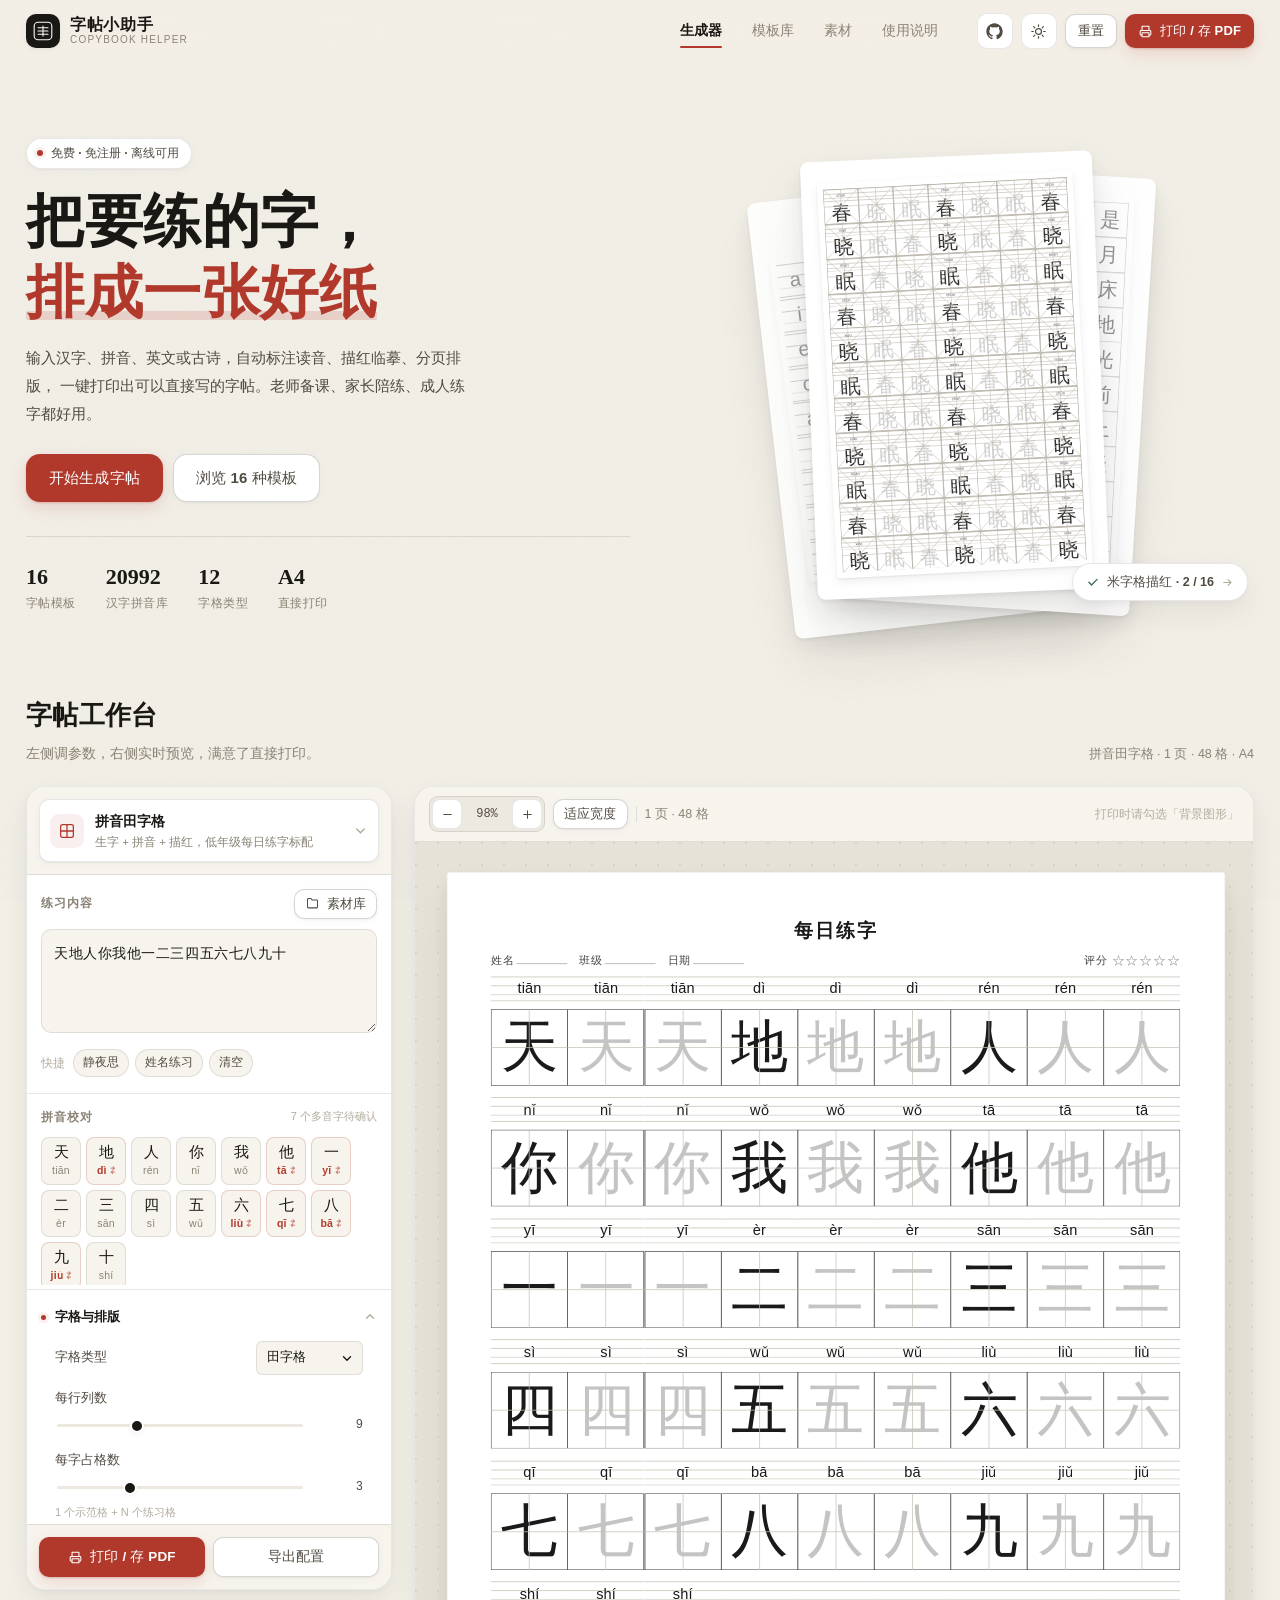
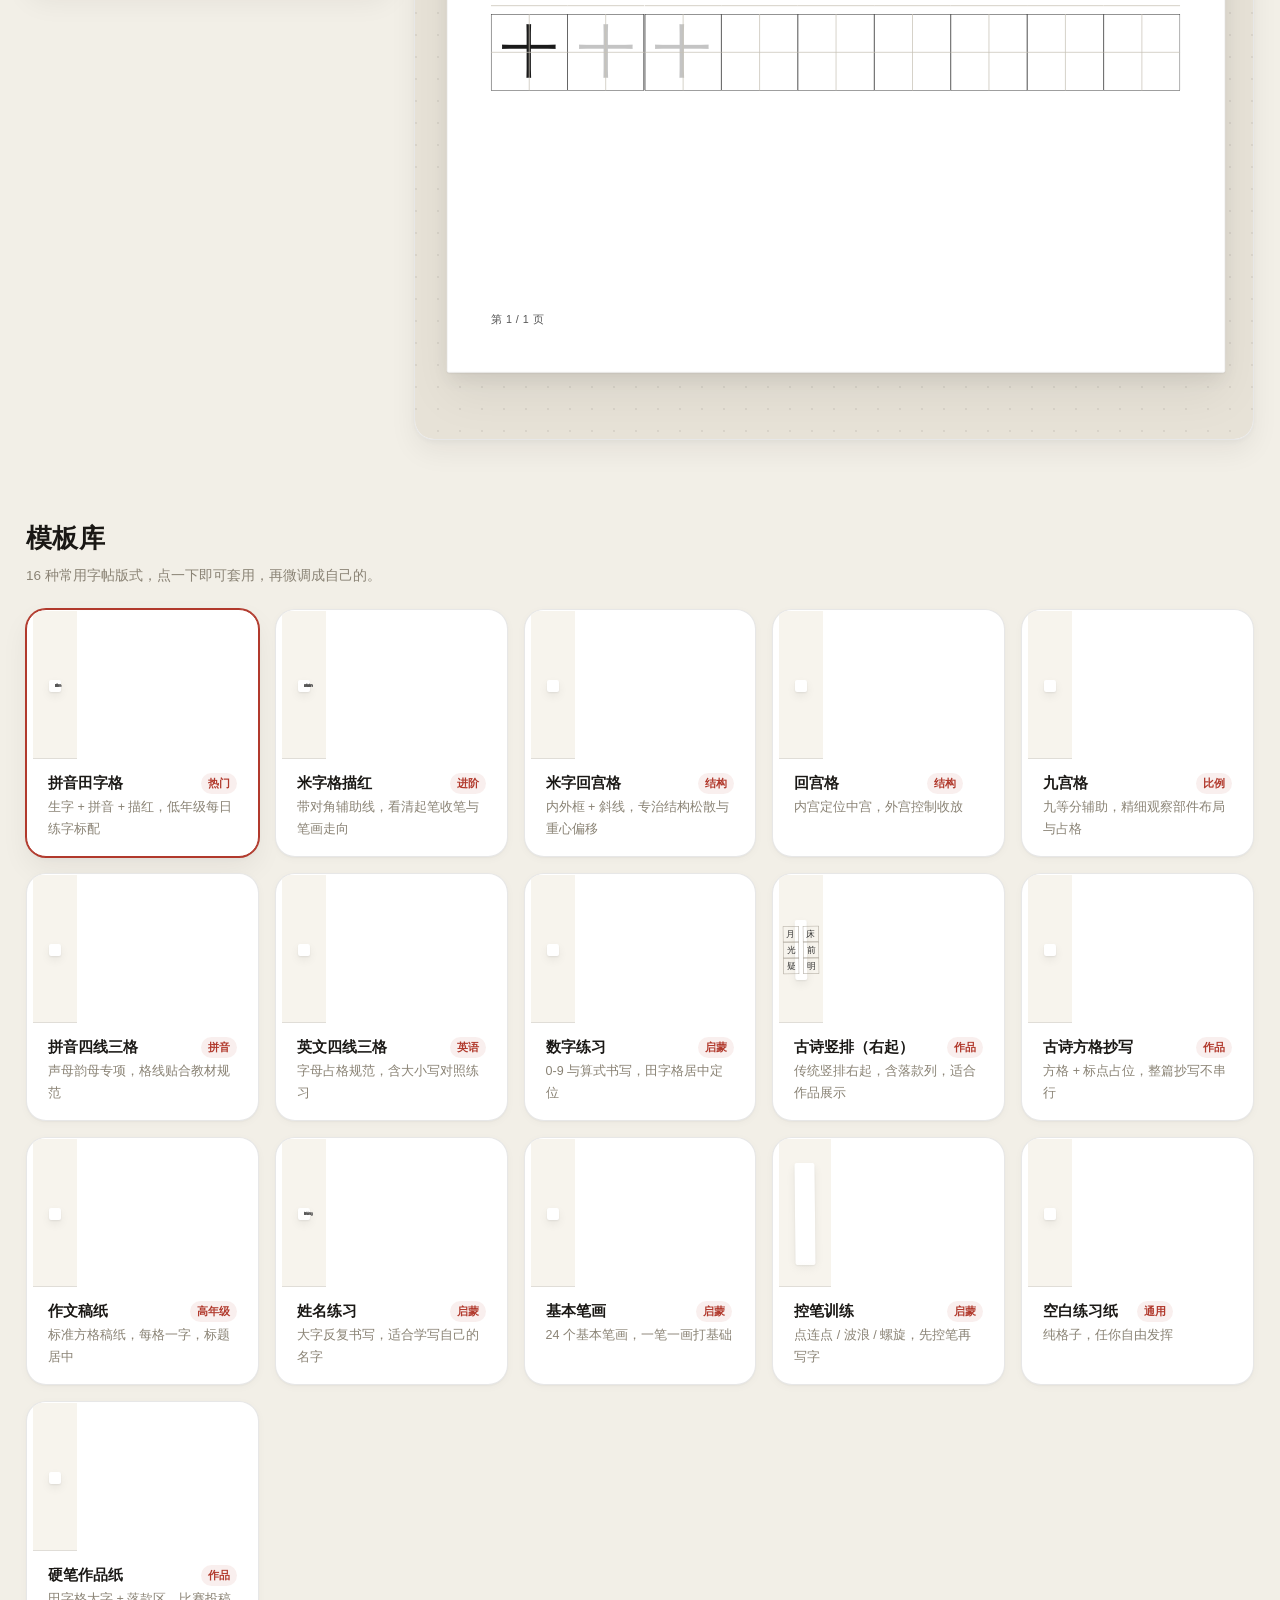
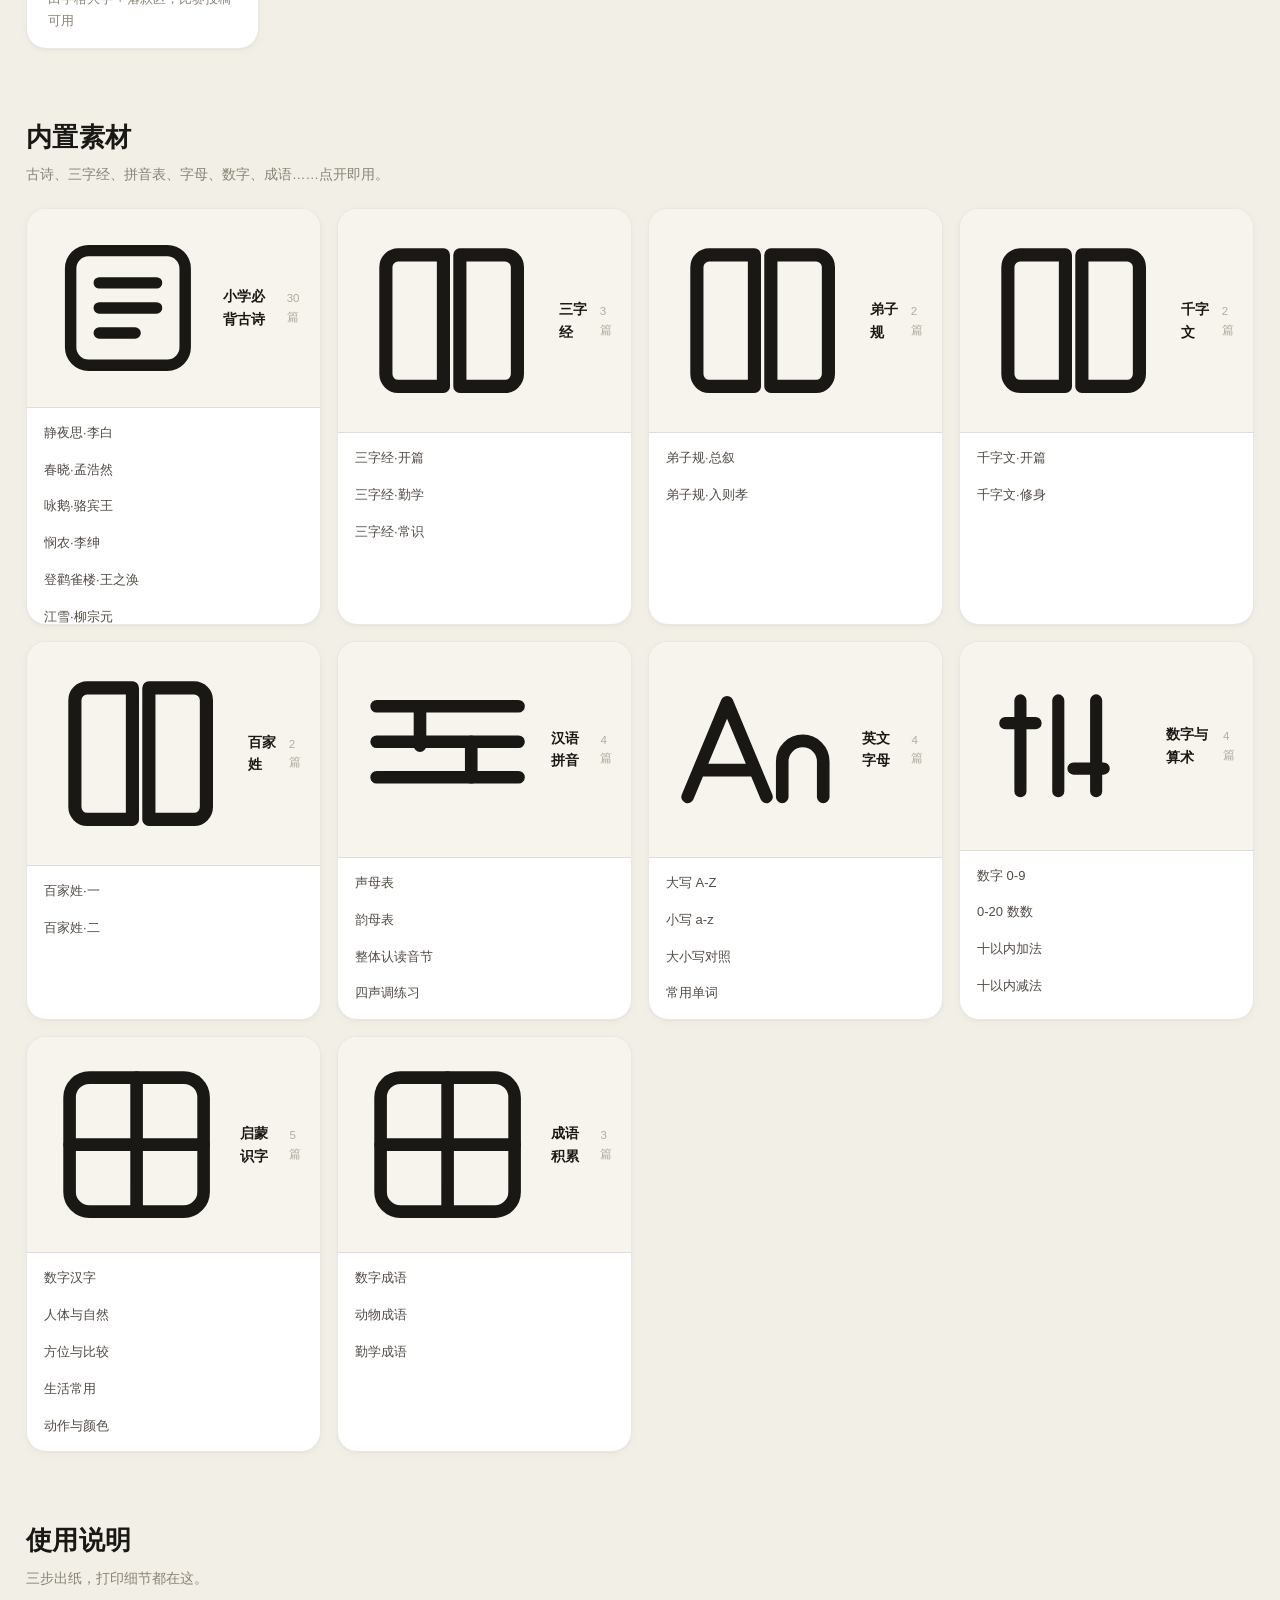
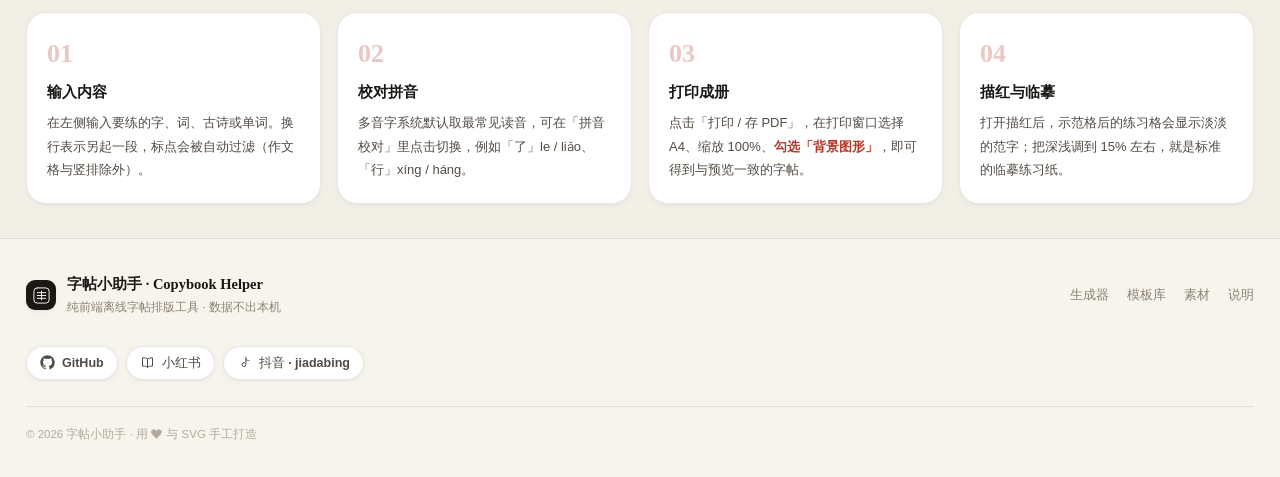
==== commit ae0d3c2a: "feat: 新增 iPhone 外壳版手机布局（mobile.html + phone.css + ?phone=1 适配）" ====
--- a/index.html
+++ b/index.html
@@ -7,6 +7,7 @@
 <meta name="description" content="字帖小助手：免费在线字帖生成器，田字格、米字格、回宫格、九宫格、四线三格、作文格、竖排古诗、控笔训练，自动标注拼音、描红临摹、A4 直接打印或导出 PDF。">
 <link rel="stylesheet" href="assets/css/theme.css">
 <link rel="stylesheet" href="assets/css/app.css">
+<link rel="stylesheet" href="assets/css/phone.css">
 <link rel="stylesheet" href="assets/css/print.css" media="print">
 <link rel="icon" href="data:image/svg+xml,%3Csvg xmlns='http://www.w3.org/2000/svg' viewBox='0 0 100 100'%3E%3Crect width='100' height='100' rx='22' fill='%231a1815'/%3E%3Cpath d='M22 30h56M22 50h56M22 70h56M50 22v56' stroke='%23f0ebe1' stroke-width='4' stroke-linecap='round'/%3E%3C/svg%3E">
 </head>
--- a/assets/css/app.css
+++ b/assets/css/app.css
@@ -310,10 +310,11 @@
 .cb-glyph-four { inset: 0 0 28%; align-items: flex-end; }
 .cb-cell-v .cb-glyph { inset: 0; }
 
-.cb-py { position: relative; width: 100%; }
+.cb-py { position: relative; flex: none; }
 .cb-py .cb-grid-svg { position: absolute; inset: 0; width: 100%; height: 100%; }
+.cb-pinyin-row { display: flex; }
 .cb-py-t {
-  position: absolute; left: 0; right: 0; top: 58%; transform: translateY(-50%);
+  position: absolute; left: 0; right: 0; top: 52%; transform: translateY(-50%);
   text-align: center; font-family: var(--font-ui) !important;
   letter-spacing: .01em; line-height: 1; white-space: nowrap; font-size: inherit;
 }
--- a/assets/css/phone.css
+++ b/assets/css/phone.css
@@ -0,0 +1,103 @@
+/* ============================================================
+ * css/phone.css —— 手机版（iPhone 外壳内）布局
+ * 仅在 <body class="phone"> 下生效，桌面版完全不受影响。
+ * 视觉：宣纸暖白 / 墨黑 / 朱砂，毛玻璃 tabbar 与 sheet。
+ * ========================================================== */
+
+/* ---------- 隐藏桌面元素 ---------- */
+body.phone { margin: 0; height: 100svh; min-height: 0; overflow: hidden;
+  display: flex; flex-direction: column;
+  background: var(--paper, #f2efe7); color: var(--ink, #1a1815);
+  -webkit-tap-highlight-color: transparent; font-family: -apple-system, BlinkMacSystemFont, "PingFang SC", "Microsoft YaHei", sans-serif; }
+body.phone * { box-sizing: border-box; }
+body.phone .topbar,
+body.phone .hero,
+body.phone .materials,
+body.phone .guide,
+body.phone .footer,
+body.phone .studio { display: none !important; }
+
+/* ---------- 顶部状态栏 + 灵动岛 ---------- */
+body.phone .phone-status { position: relative; flex: none; height: 54px; padding: 6px 30px 0;
+  display: flex; align-items: center; justify-content: space-between;
+  font-size: 14px; font-weight: 600; letter-spacing: .3px; }
+body.phone .ps-time { color: var(--ink, #1a1815); }
+body.phone .ps-right { display: flex; align-items: center; gap: 5px; color: var(--ink, #1a1815); font-size: 12px; opacity: .85; }
+body.phone .island { position: absolute; top: 11px; left: 50%; transform: translateX(-50%);
+  width: 118px; height: 33px; background: #000; border-radius: 22px; }
+
+/* ---------- 预览主区 ---------- */
+body.phone .phone-main { position: relative; flex: 1; min-height: 0; display: flex; overflow: hidden; }
+body.phone .phone-main .stage { flex: 1; min-height: 0; display: flex; flex-direction: column; width: 100%; }
+body.phone .stage-bar { display: none !important; }
+body.phone .stage-canvas { flex: 1; min-height: 0; overflow: auto; -webkit-overflow-scrolling: touch;
+  display: flex; align-items: flex-start; justify-content: center; padding: 14px 12px 8px; }
+body.phone .pages { transform-origin: top center; margin: 0 auto; }
+body.phone .page-sheet { box-shadow: 0 8px 24px #0002; }
+
+/* ---------- 底部工具栏（玻璃质感） ---------- */
+body.phone .phone-tabbar { flex: none; display: flex; padding: 6px 6px calc(6px + env(safe-area-inset-bottom, 0px));
+  background: color-mix(in srgb, var(--paper, #f2efe7) 72%, transparent);
+  backdrop-filter: blur(18px) saturate(1.4); -webkit-backdrop-filter: blur(18px) saturate(1.4);
+  border-top: 1px solid color-mix(in srgb, var(--ink, #1a1815) 10%, transparent);
+  box-shadow: 0 -6px 20px #0001; gap: 2px; }
+body.phone .ptab { flex: 1; min-width: 0; border: 0; background: transparent; color: var(--ink-soft, #6a6358);
+  display: flex; flex-direction: column; align-items: center; gap: 3px; padding: 6px 2px;
+  font-size: 10.5px; font-weight: 600; cursor: pointer; border-radius: 12px;
+  transition: background .15s, color .15s, transform .12s; touch-action: manipulation; }
+body.phone .ptab svg { width: 23px; height: 23px; }
+body.phone .ptab:active { transform: scale(.92); }
+body.phone .ptab.is-active { color: var(--accent, #b1392c); background: color-mix(in srgb, var(--accent, #b1392c) 12%, transparent); }
+body.phone .ptab.is-active svg { stroke: var(--accent, #b1392c); }
+
+/* ---------- 底部抽屉 sheet ---------- */
+body.phone .phone-sheet { position: fixed; left: 0; right: 0; bottom: 0; z-index: 60;
+  width: 100%; max-width: none; height: min(78svh, 560px);
+  display: flex; flex-direction: column;
+  background: color-mix(in srgb, var(--paper, #f2efe7) 88%, #fff);
+  backdrop-filter: blur(24px) saturate(1.5); -webkit-backdrop-filter: blur(24px) saturate(1.5);
+  border: 1px solid color-mix(in srgb, var(--ink, #1a1815) 12%, transparent); border-bottom: 0;
+  border-radius: 26px 26px 0 0; box-shadow: 0 -16px 50px #0003;
+  transform: translateY(102%); transition: transform .26s cubic-bezier(.22,.8,.3,1);
+  padding-bottom: env(safe-area-inset-bottom, 0px); }
+body.phone .phone-sheet.open { transform: translateY(0); }
+body.phone .sheet-grab { flex: none; height: 22px; display: flex; align-items: center; justify-content: center; cursor: grab; touch-action: none; }
+body.phone .sheet-grab span { width: 38px; height: 5px; border-radius: 5px; background: color-mix(in srgb, var(--ink, #1a1815) 22%, transparent); }
+body.phone .sheet-head { flex: none; height: 46px; padding: 0 18px 6px; display: flex; align-items: center; justify-content: space-between; }
+body.phone .sheet-title { font-size: 17px; font-weight: 700; margin: 0; color: var(--ink, #1a1815); }
+body.phone .sheet-done { border: 0; background: transparent; color: var(--accent, #b1392c); font-size: 15px; font-weight: 600; padding: 4px 6px; cursor: pointer; }
+body.phone .sheet-content { flex: 1; min-height: 0; overflow: auto; overscroll-behavior: contain;
+  -webkit-overflow-scrolling: touch; padding: 4px 18px 26px; }
+body.phone .phone-pan[hidden] { display: none; }
+
+/* 模板面板：隐藏原本的「模板库」小标题（抽屉标题已显示），卡片间距收紧 */
+body.phone .phone-pan[data-pan="tpl"] .section-head { display: none; }
+body.phone .phone-pan[data-pan="tpl"] .gallery { margin: 0; }
+body.phone .phone-pan[data-pan="tpl"] .tpl-grid { gap: 10px; }
+body.phone .phone-pan[data-pan="tpl"] .tpl-card { text-align: left; }
+
+/* sheet 内复用桌面控件，统一为手机宽度 */
+body.phone .sheet-content .pgroup { background: color-mix(in srgb, var(--paper, #f2efe7) 60%, #fff);
+  border: 1px solid color-mix(in srgb, var(--ink, #1a1815) 9%, transparent);
+  border-radius: 14px; margin-bottom: 12px; overflow: hidden; }
+body.phone .sheet-content .pgroup-body-inner { padding: 6px 14px 14px; }
+body.phone .sheet-content .block { background: color-mix(in srgb, var(--paper, #f2efe7) 60%, #fff);
+  border: 1px solid color-mix(in srgb, var(--ink, #1a1815) 9%, transparent);
+  border-radius: 14px; padding: 14px; margin-bottom: 12px; }
+body.phone .content-input { width: 100%; min-height: 96px; font-size: 16px; line-height: 1.6; }
+body.phone .py-check { display: flex; flex-wrap: wrap; gap: 8px; }
+body.phone .py-item { min-width: 52px; min-height: 52px; }
+body.phone .block-head { margin-bottom: 8px; }
+
+/* 深色模式微调 */
+body.phone[data-theme="dark"] .phone-tabbar,
+body.phone[data-theme="dark"] .phone-sheet { border-color: #ffffff22; }
+body.phone[data-theme="dark"] .sheet-content .pgroup,
+body.phone[data-theme="dark"] .sheet-content .block { background: #1c1a16; border-color: #ffffff1a; }
+
+@media (prefers-color-scheme: dark) {
+  body.phone:not([data-theme="light"]) .phone-tabbar,
+  body.phone:not([data-theme="light"]) .phone-sheet { border-color: #ffffff22; }
+  body.phone:not([data-theme="light"]) .sheet-content .pgroup,
+  body.phone:not([data-theme="light"]) .sheet-content .block { background: #1c1a16; border-color: #ffffff1a; }
+}
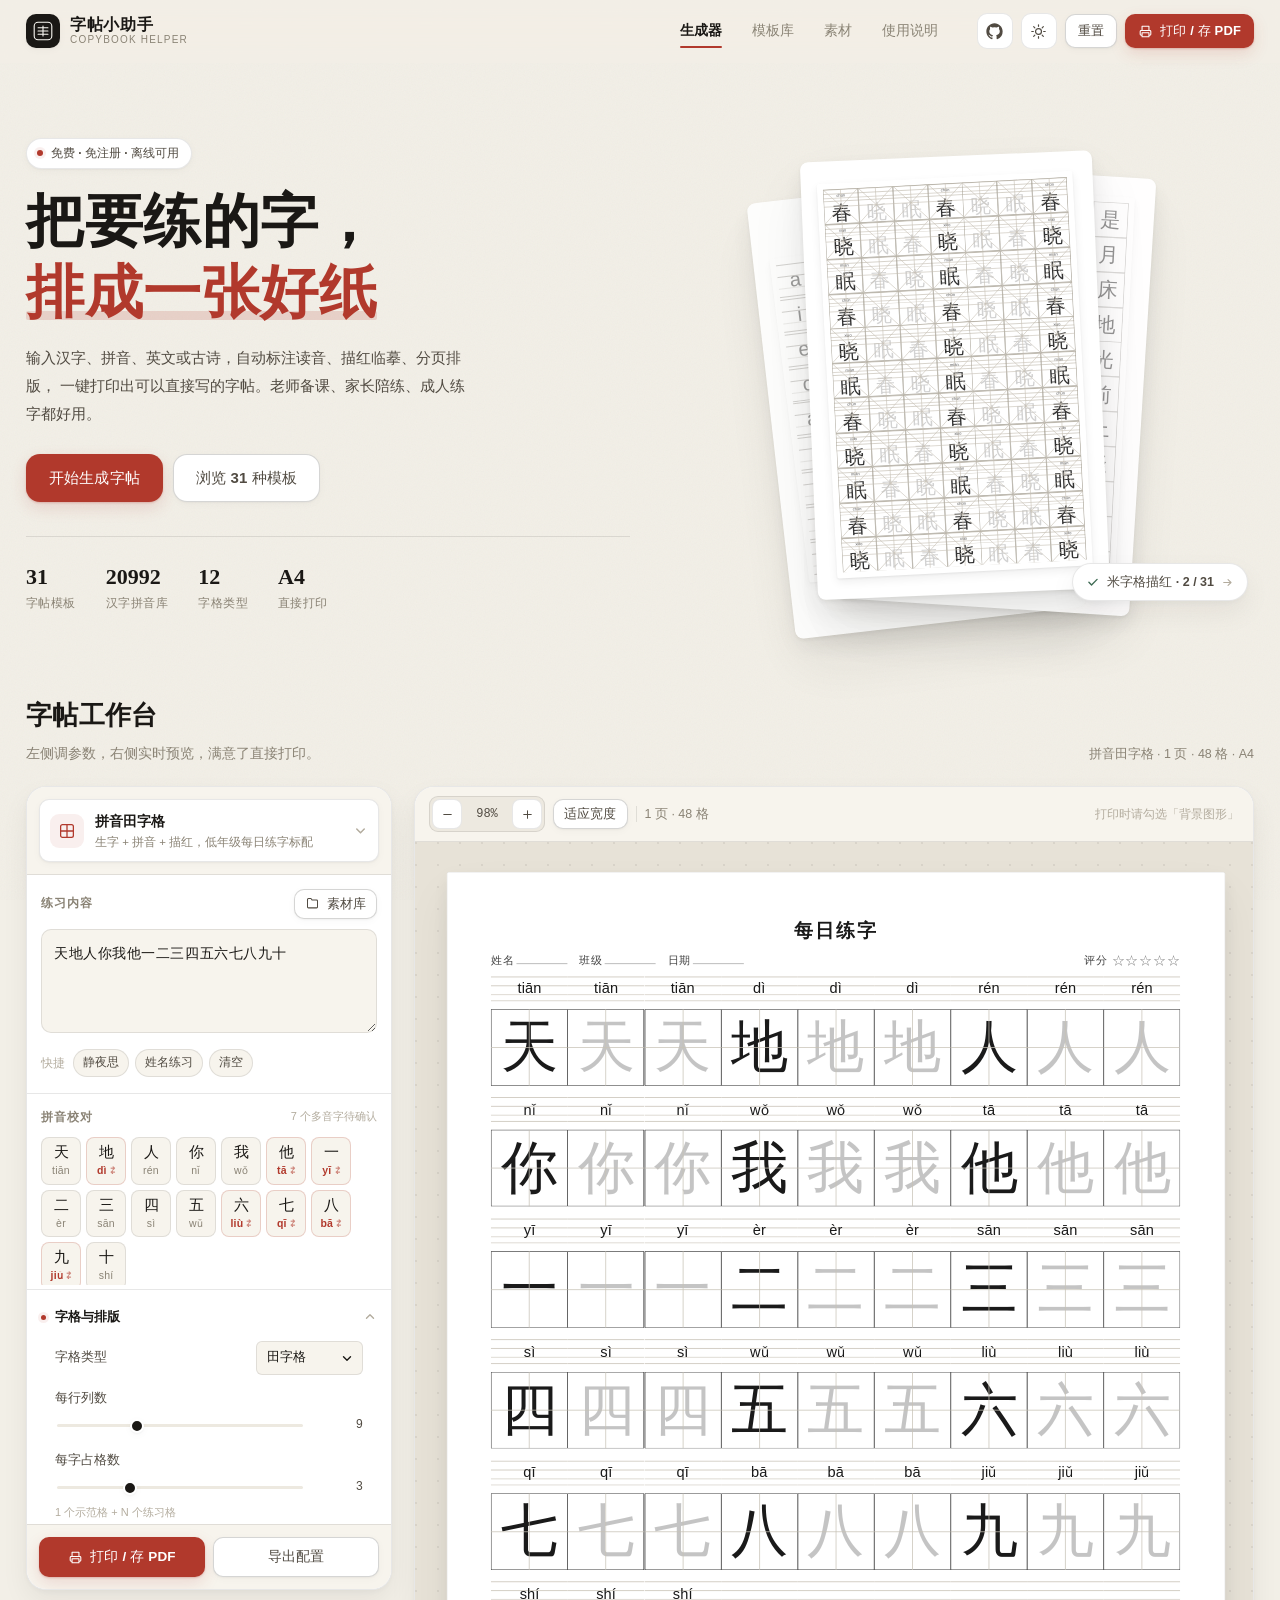
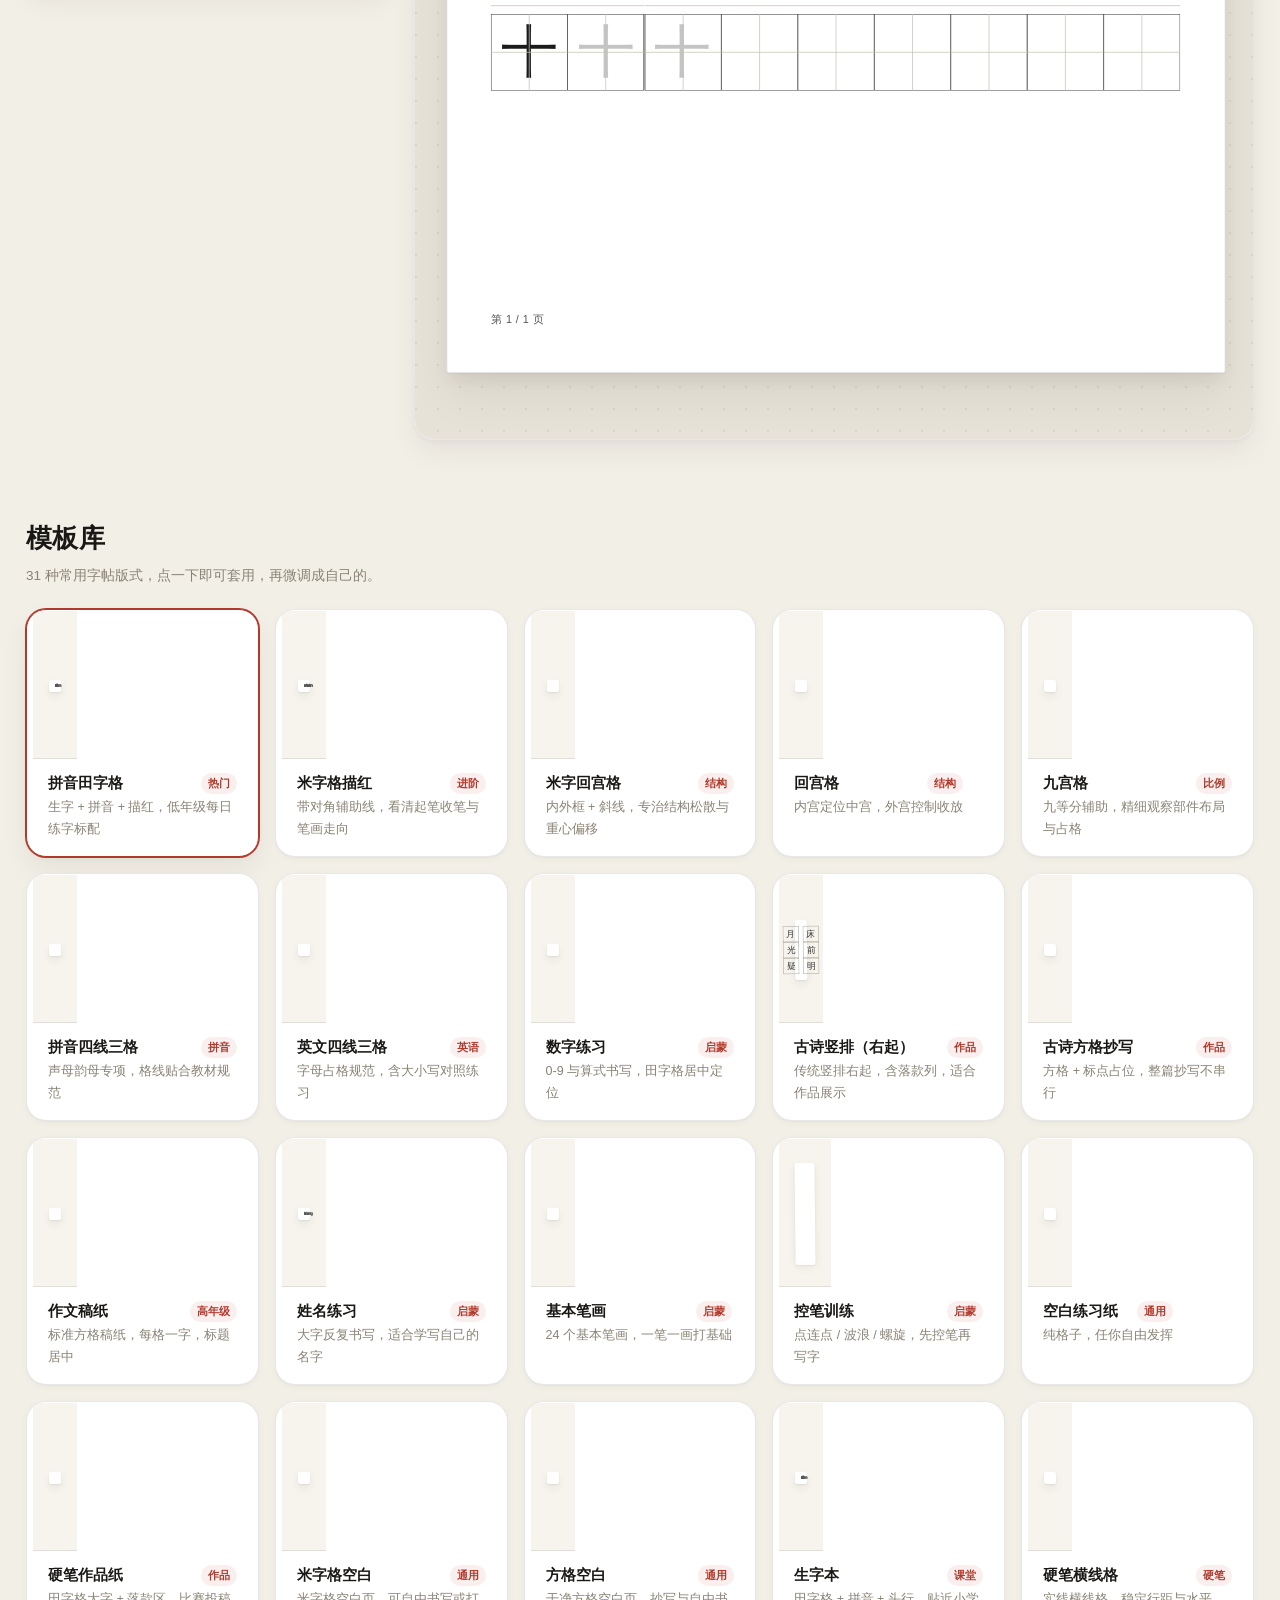
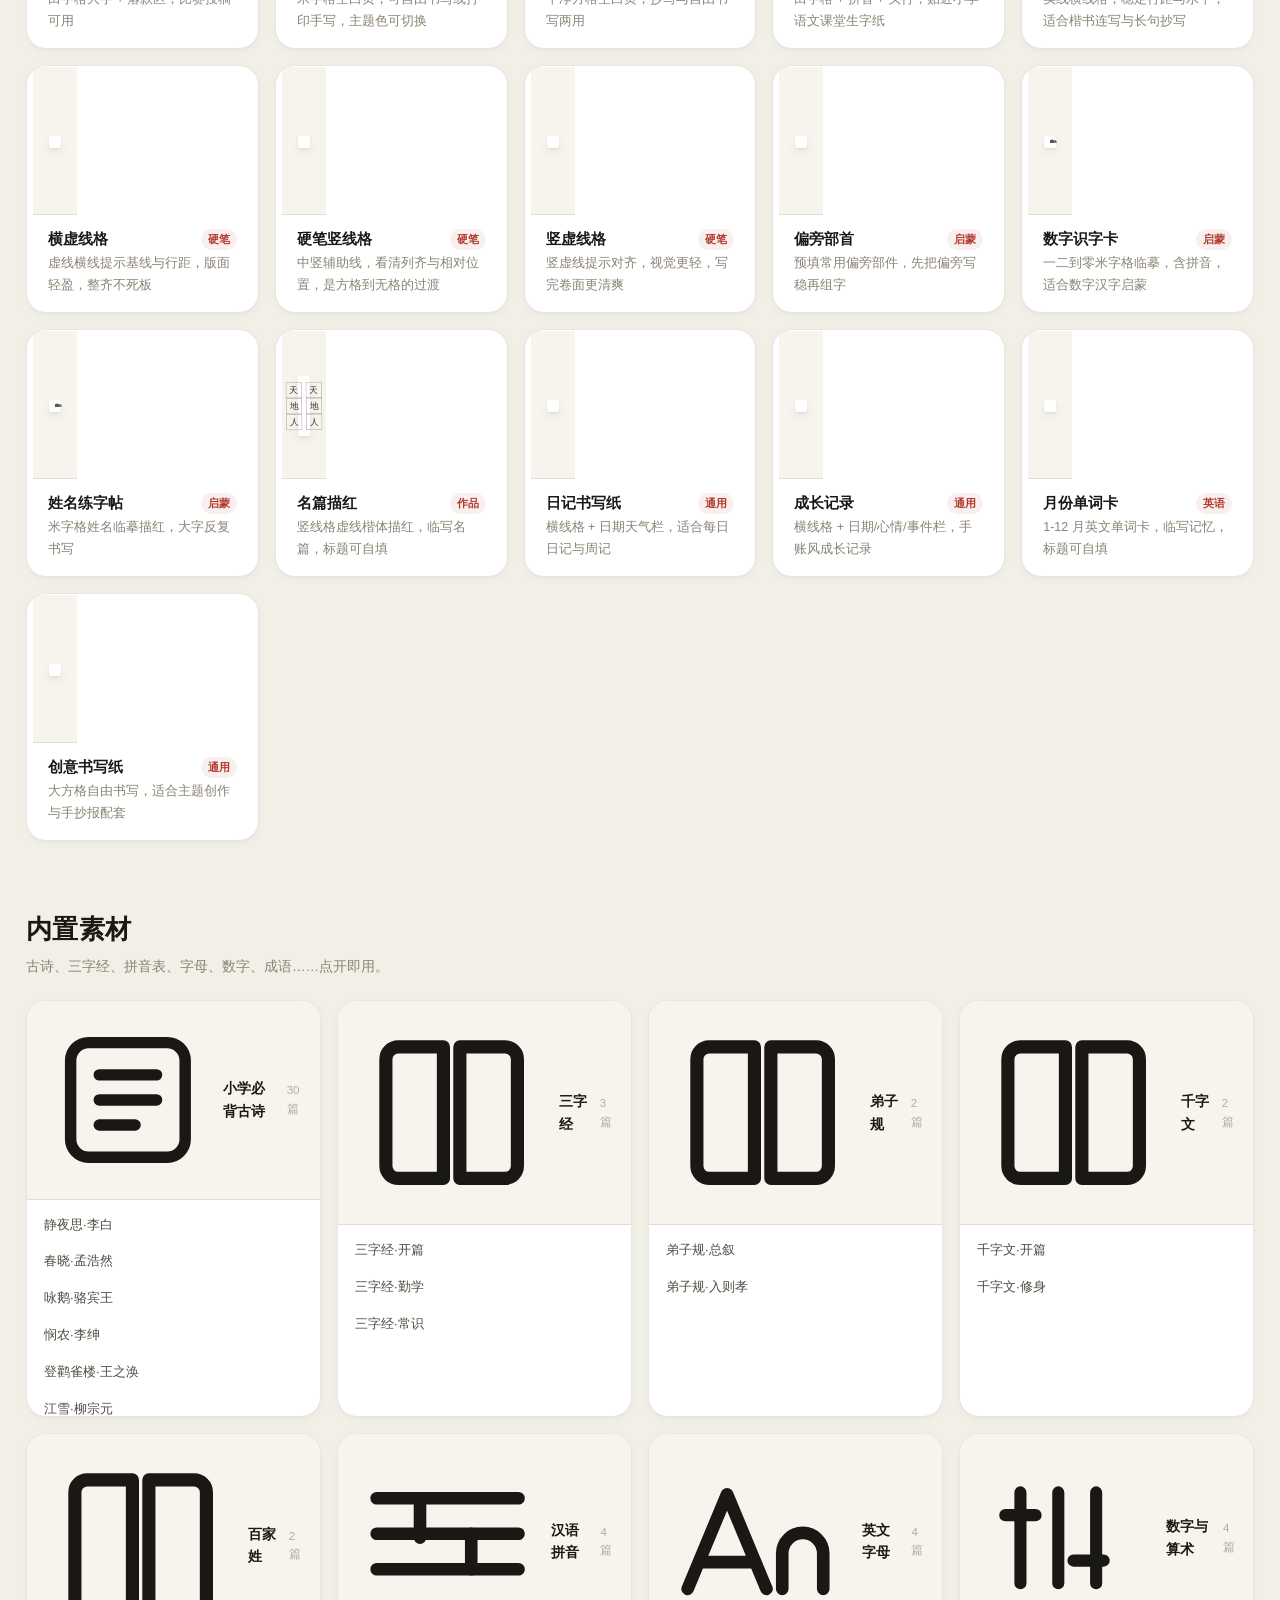
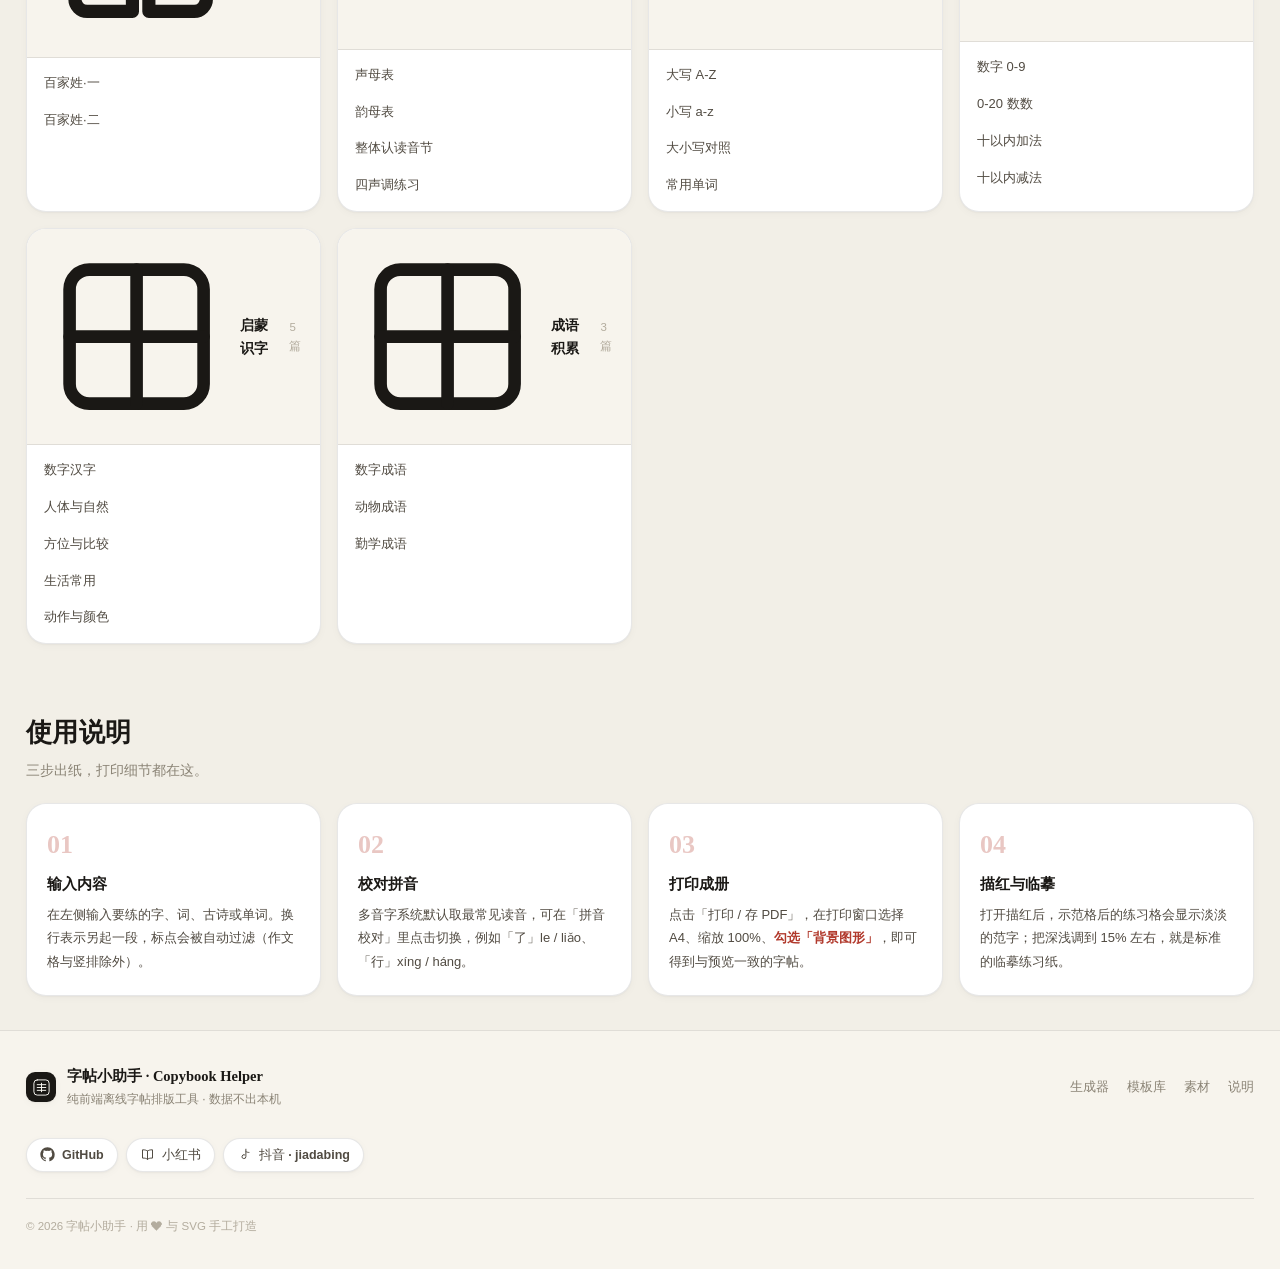
==== commit cf363ec9: "fix: 同步模板数量至31、空白练习纸改无格、删除数学本 - 首页/画廊模板数量文案改为读取 templates.js 的 TEMPLATES.length（单一数据源，避免硬编码漂移） - 空白练" ====
--- a/index.html
+++ b/index.html
@@ -67,10 +67,10 @@
         </p>
         <div class="hero-cta">
           <a href="#studio" class="btn btn-primary btn-lg">开始生成字帖</a>
-          <a href="#gallery" class="btn btn-ghost btn-lg">浏览 16 种模板</a>
+          <a href="#gallery" class="btn btn-ghost btn-lg" id="heroTplBtn">浏览 31 种模板</a>
         </div>
         <ul class="hero-stats">
-          <li><b id="statTpl">16</b><span>字帖模板</span></li>
+          <li><b id="statTpl">31</b><span>字帖模板</span></li>
           <li><b>20992</b><span>汉字拼音库</span></li>
           <li><b>12</b><span>字格类型</span></li>
           <li><b>A4</b><span>直接打印</span></li>
@@ -191,7 +191,7 @@
     <div class="section-head">
       <div>
         <h2 class="section-title">模板库</h2>
-        <p class="section-desc">16 种常用字帖版式，点一下即可套用，再微调成自己的。</p>
+        <p class="section-desc" id="galleryDesc">31 种常用字帖版式，点一下即可套用，再微调成自己的。</p>
       </div>
     </div>
     <div class="tpl-grid" id="tplGrid"></div>
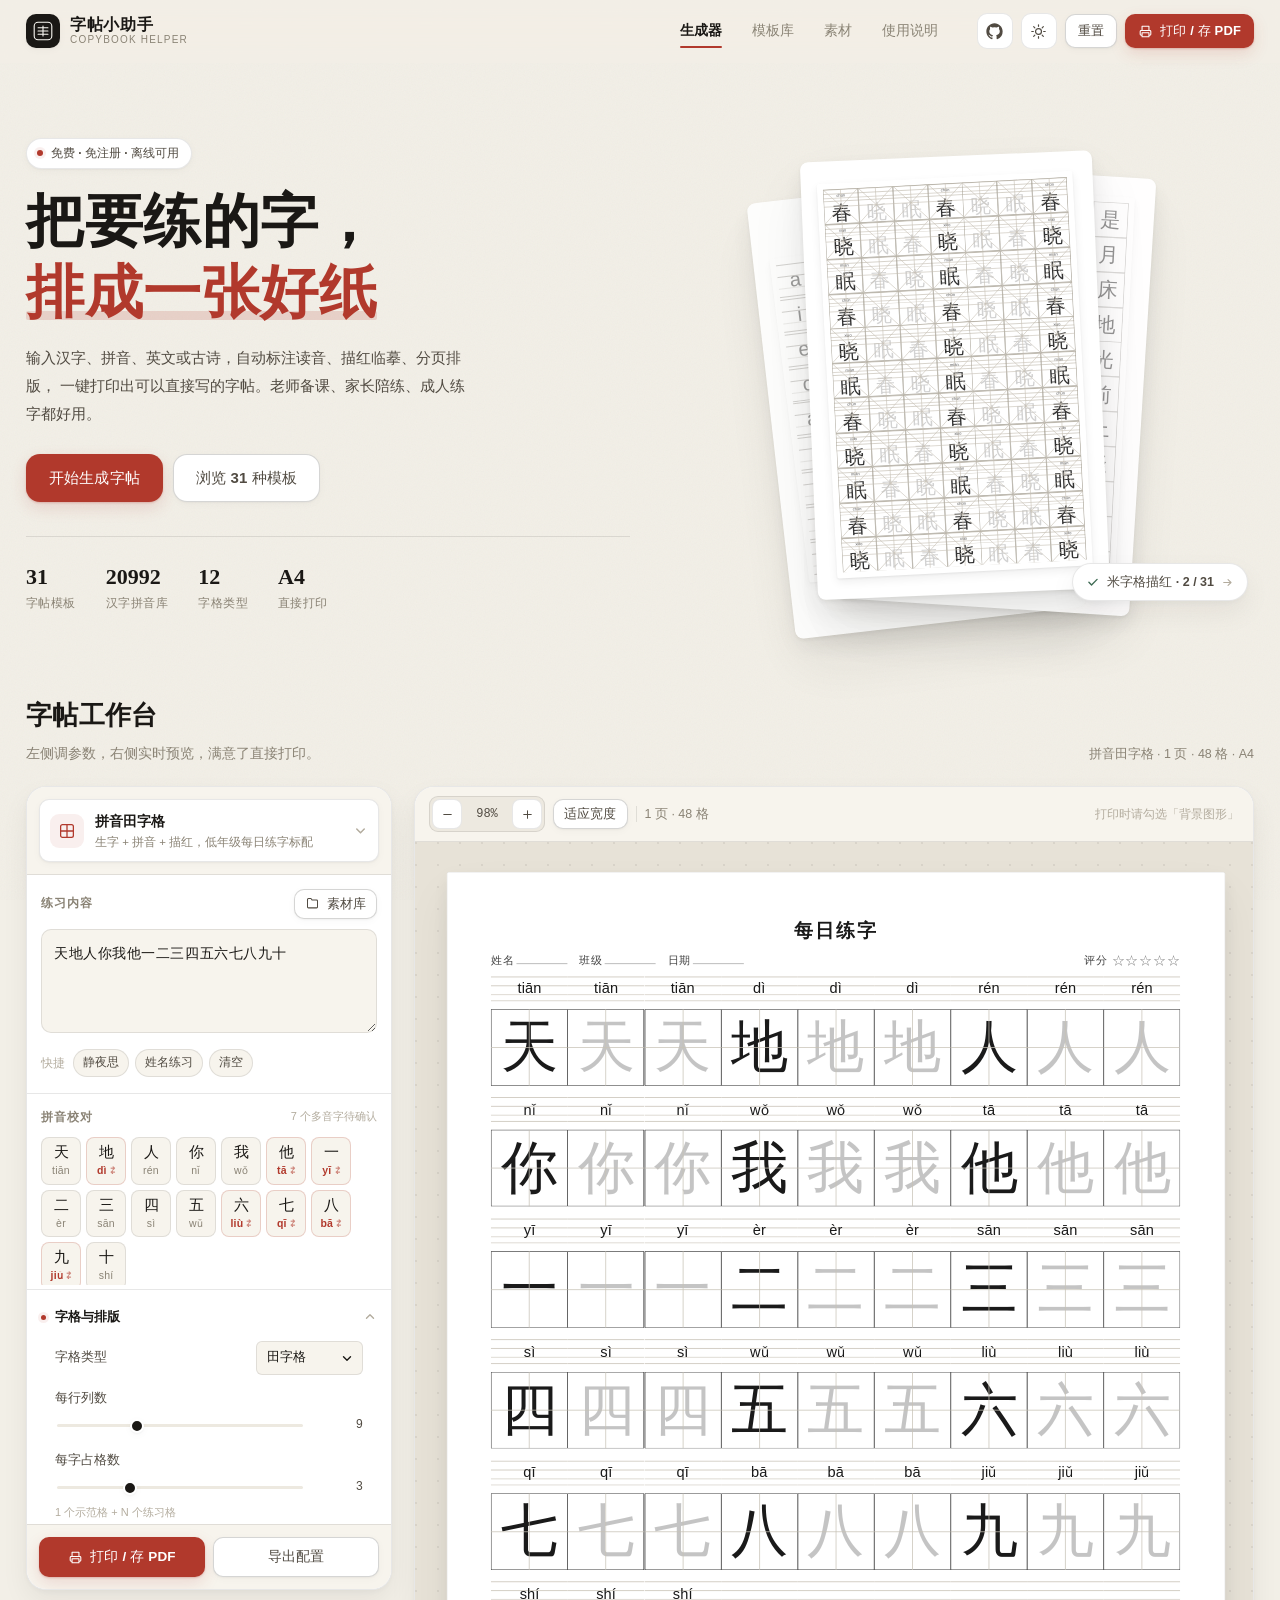
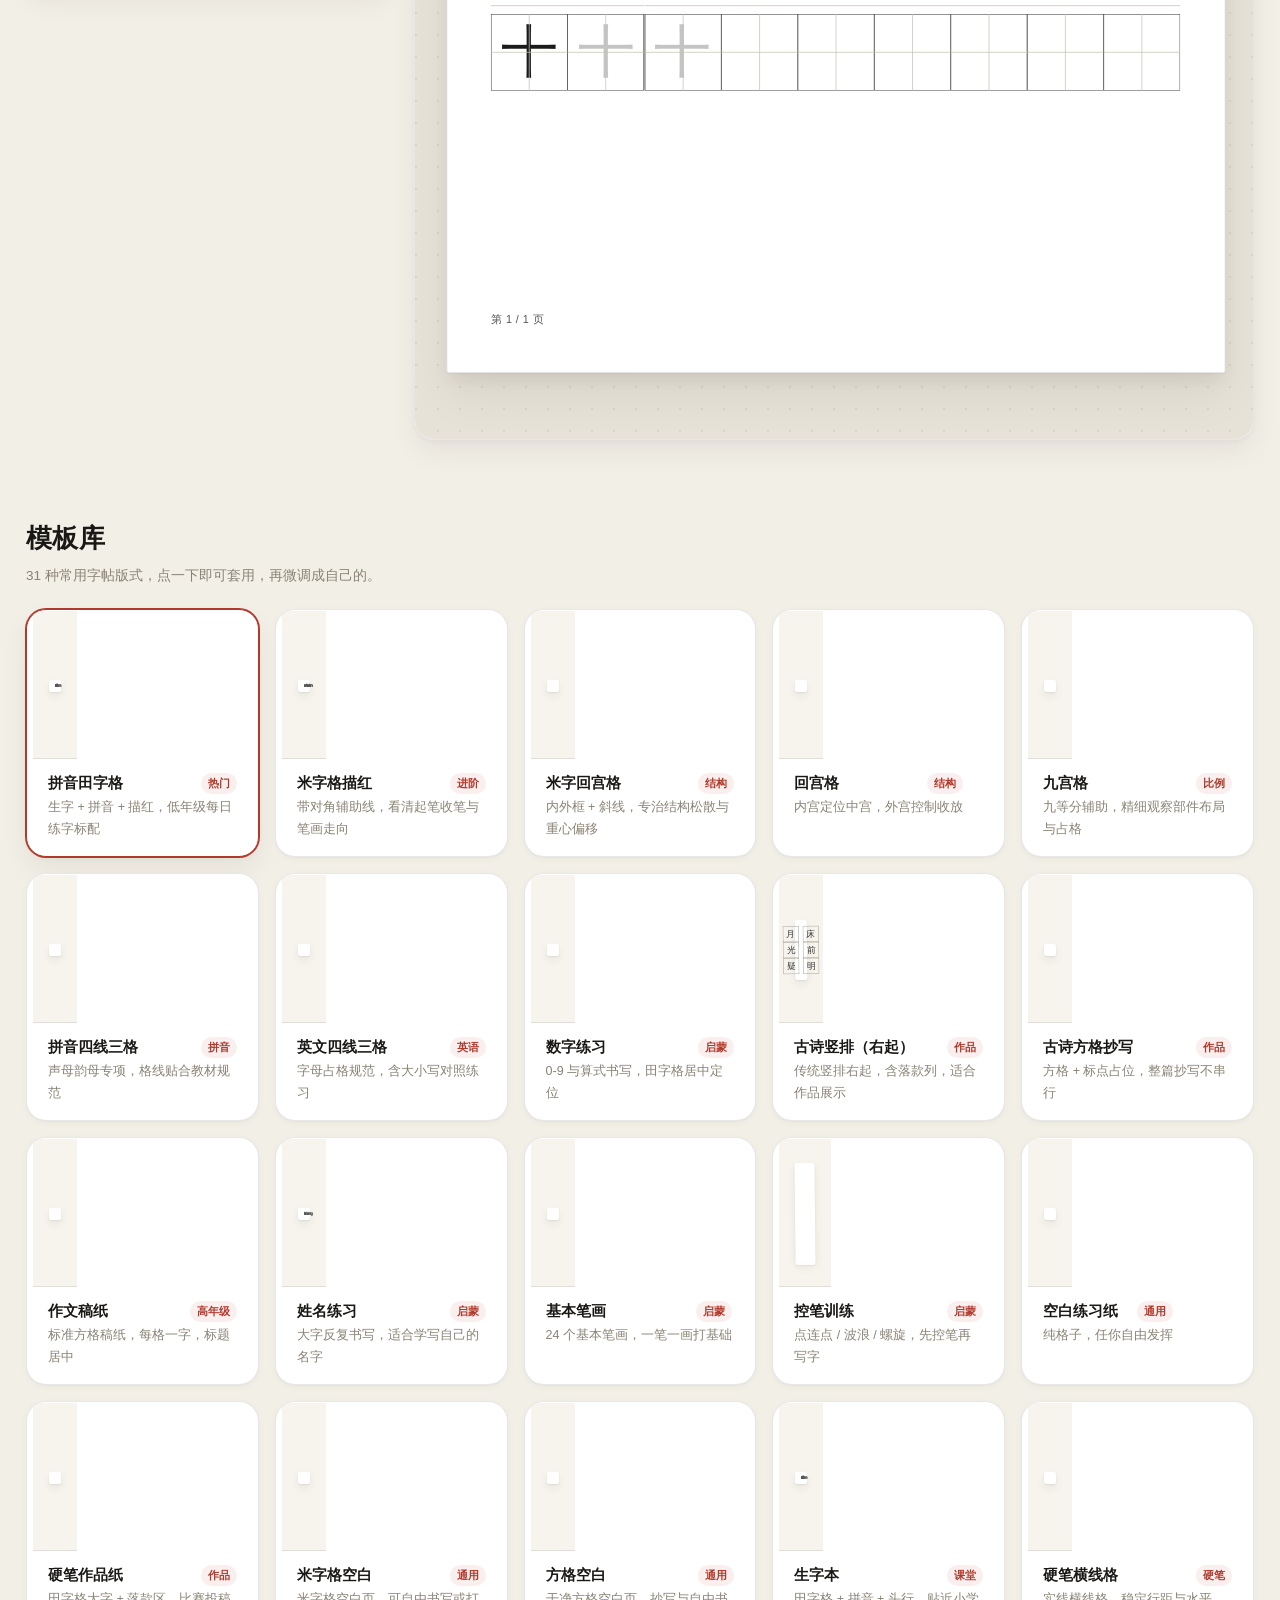
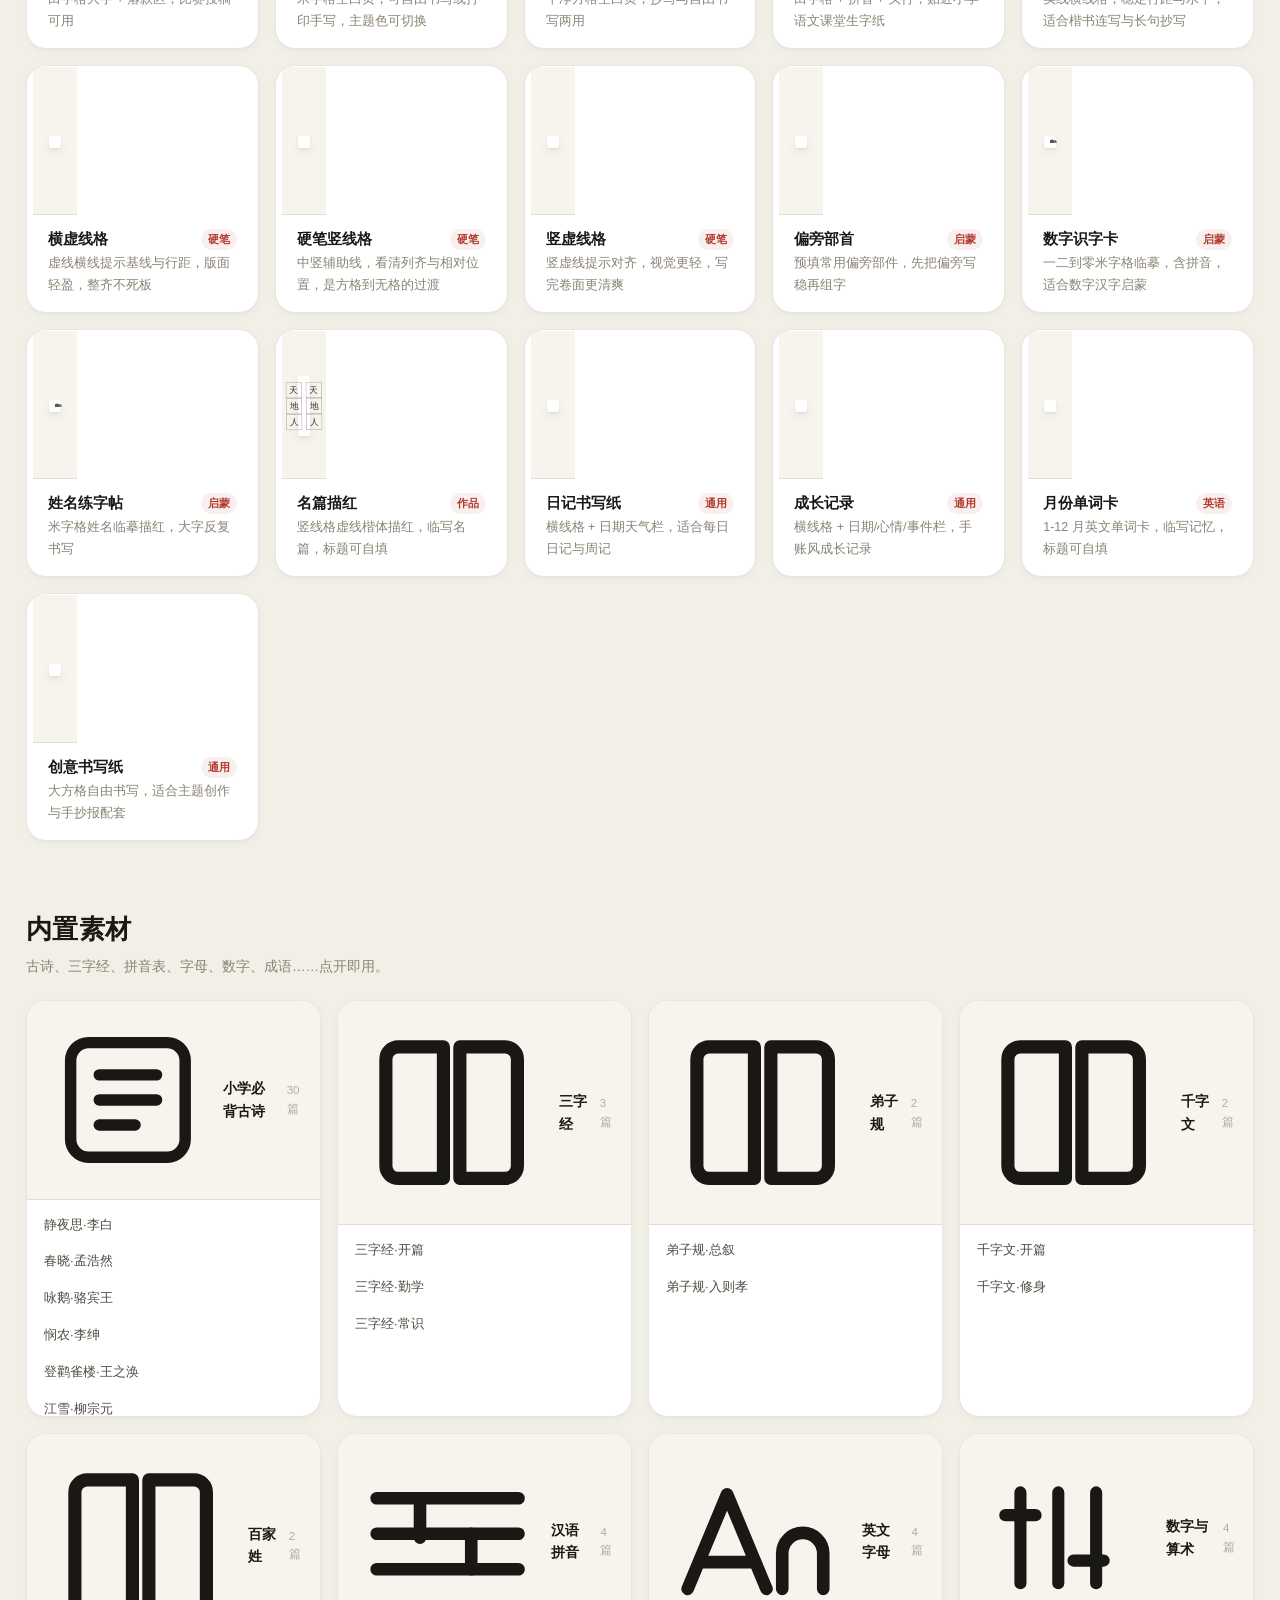
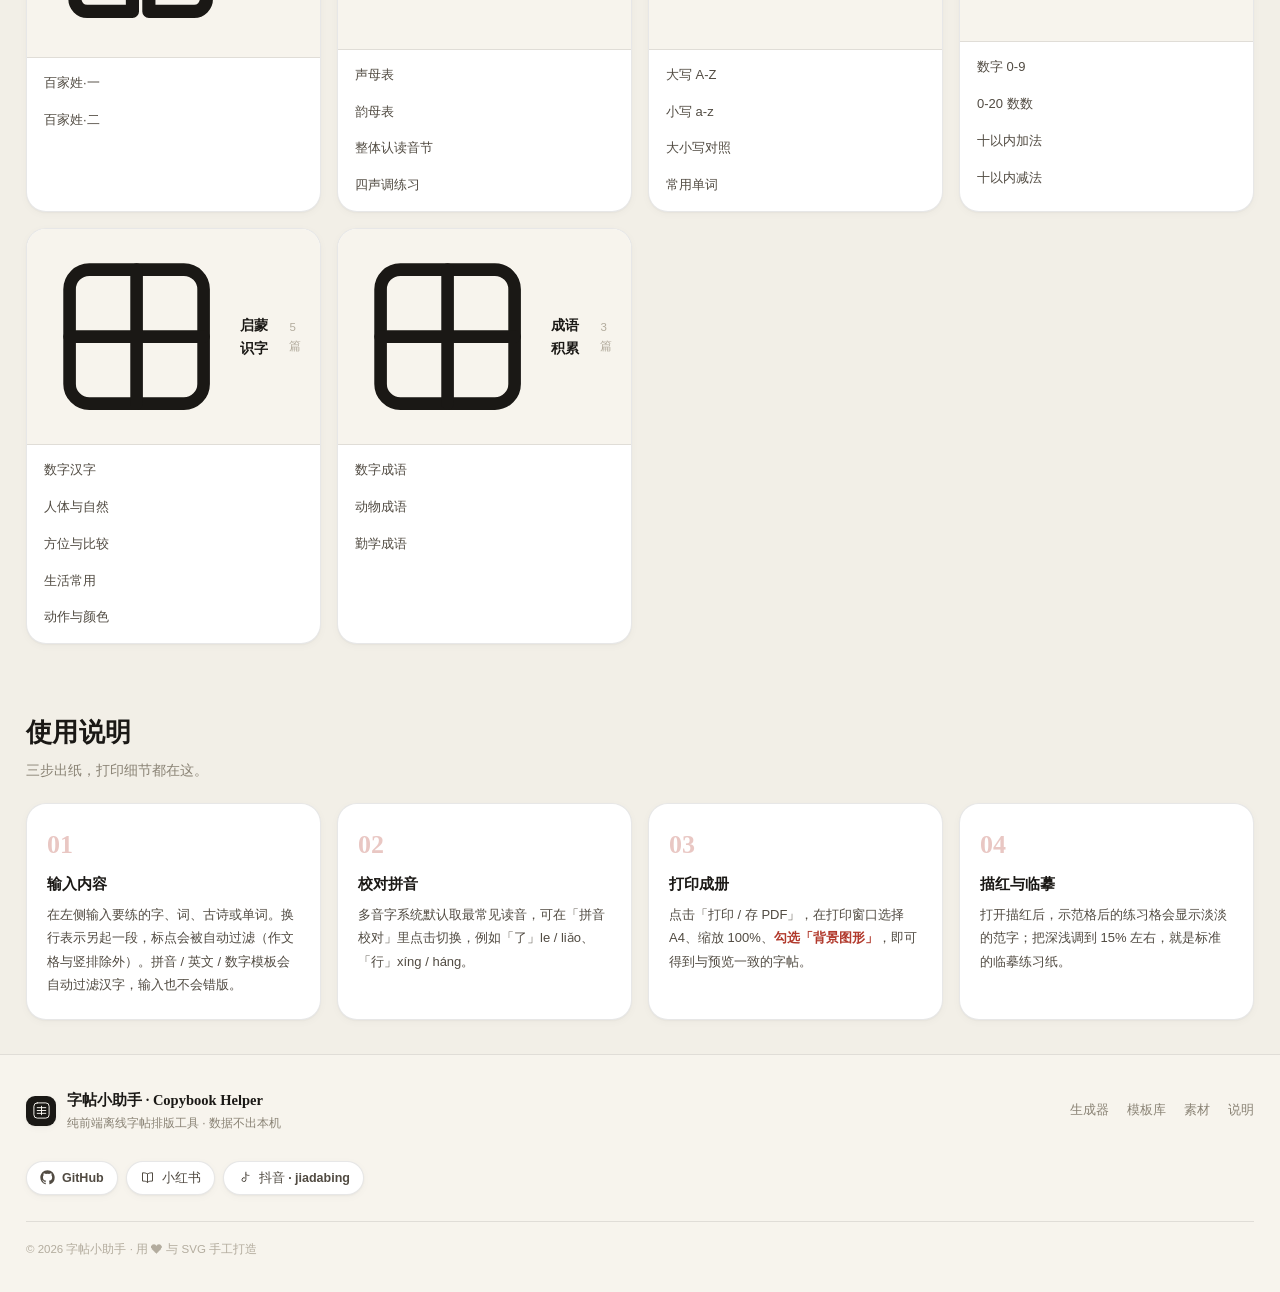
==== commit 38cf2055: "docs: 补充 v1.3.2 输入净化说明与首页使用说明文案" ====
--- a/index.html
+++ b/index.html
@@ -128,6 +128,7 @@
             </div>
             <textarea id="textInput" class="content-input" spellcheck="false"
               placeholder="输入要练习的内容，可用换行分段。&#10;例如：天地人你我他&#10;古诗、单词、拼音均可，系统会自动分段排版。"></textarea>
+            <div class="input-hint" id="inputHint" hidden></div>
             <div class="quick-row">
               <span class="quick-label">快捷</span>
               <button class="quick" data-quick="poem">静夜思</button>
@@ -220,7 +221,7 @@
       <article class="guide-card">
         <span class="step">01</span>
         <h3>输入内容</h3>
-        <p>在左侧输入要练的字、词、古诗或单词。换行表示另起一段，标点会被自动过滤（作文格与竖排除外）。</p>
+        <p>在左侧输入要练的字、词、古诗或单词。换行表示另起一段，标点会被自动过滤（作文格与竖排除外）。拼音 / 英文 / 数字模板会自动过滤汉字，输入也不会错版。</p>
       </article>
       <article class="guide-card">
         <span class="step">02</span>
--- a/assets/css/app.css
+++ b/assets/css/app.css
@@ -167,6 +167,10 @@
   transition: all .18s var(--ease);
 }
 .content-input:focus { outline: none; border-color: var(--accent); box-shadow: 0 0 0 3px var(--ring); background: var(--surface); }
+.input-hint {
+  margin: -4px 0 4px; font-size: 11.5px; line-height: 1.45;
+  color: var(--ink-3); min-height: 1.4em;
+}
 .quick-row { display: flex; align-items: center; gap: 6px; padding: 10px 0 12px; flex-wrap: wrap; }
 .quick-label { font-size: 11.5px; color: var(--ink-4); margin-right: 2px; }
 .quick {
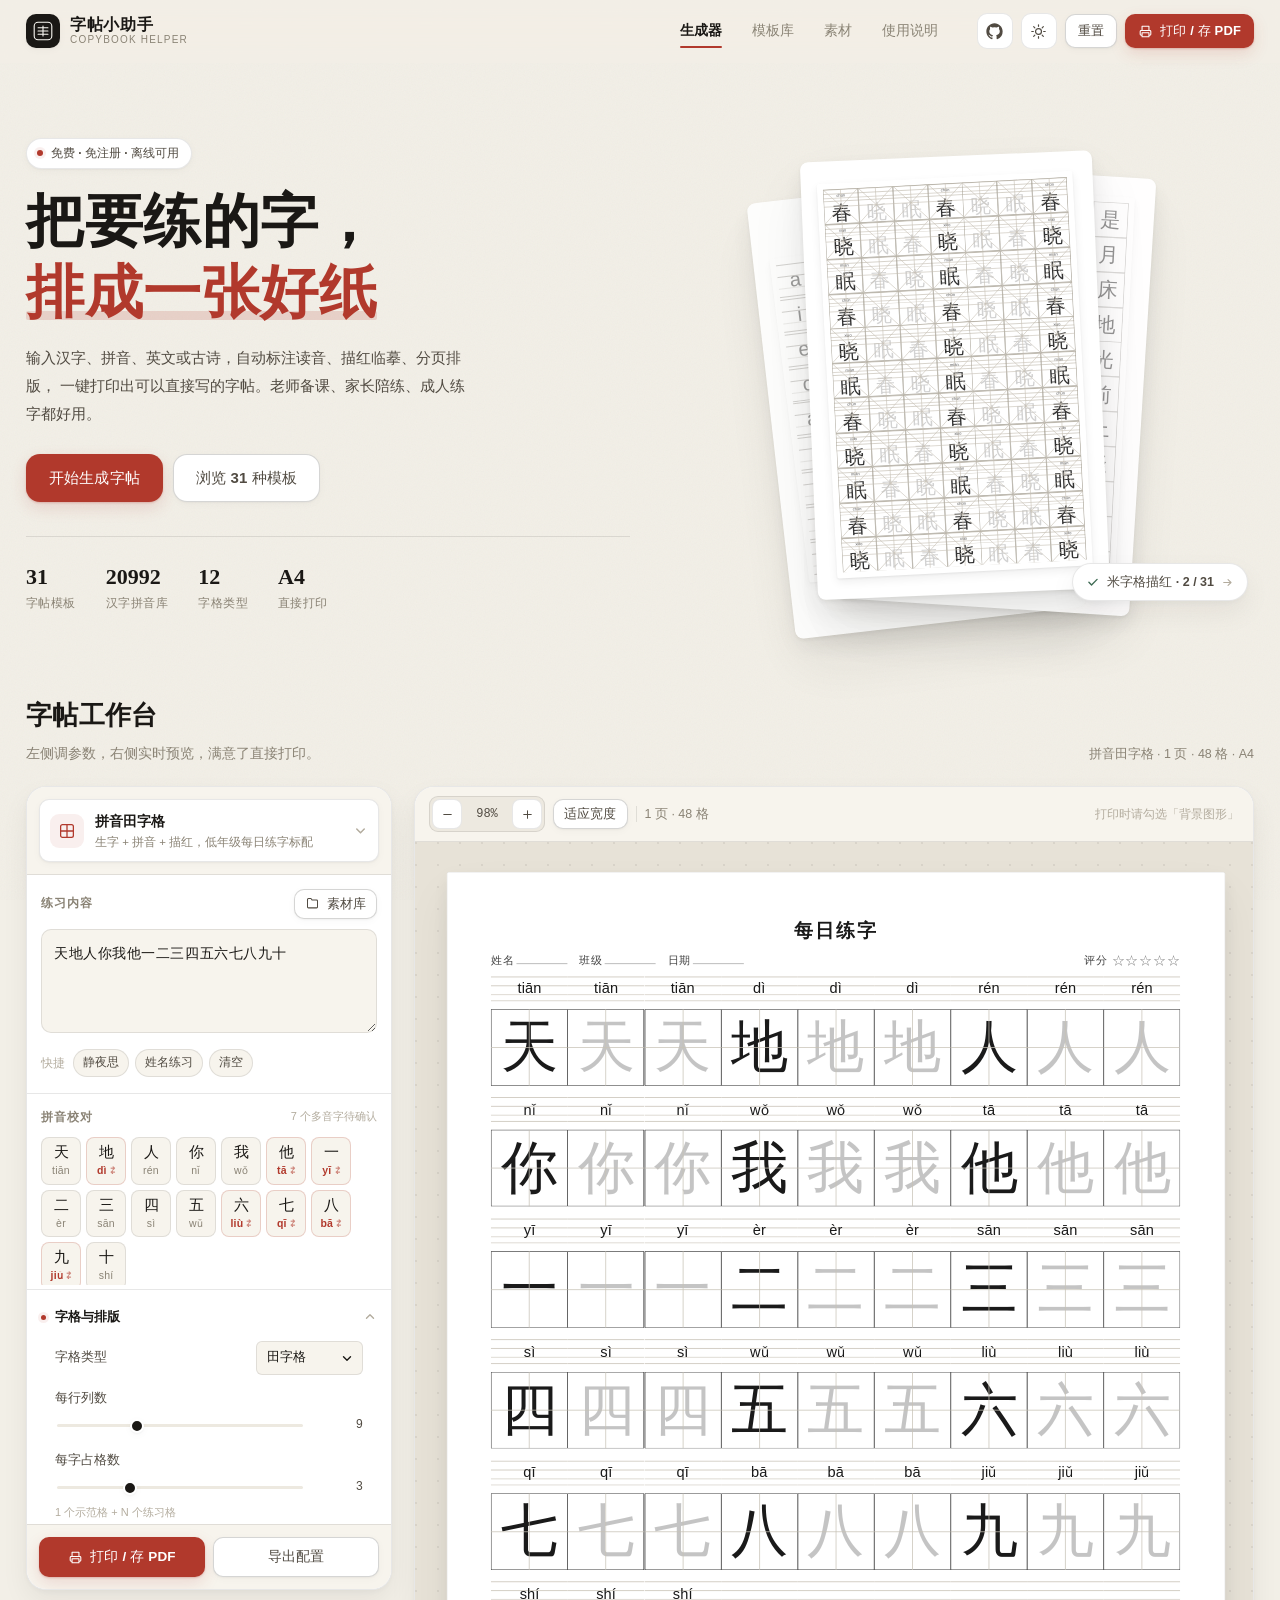
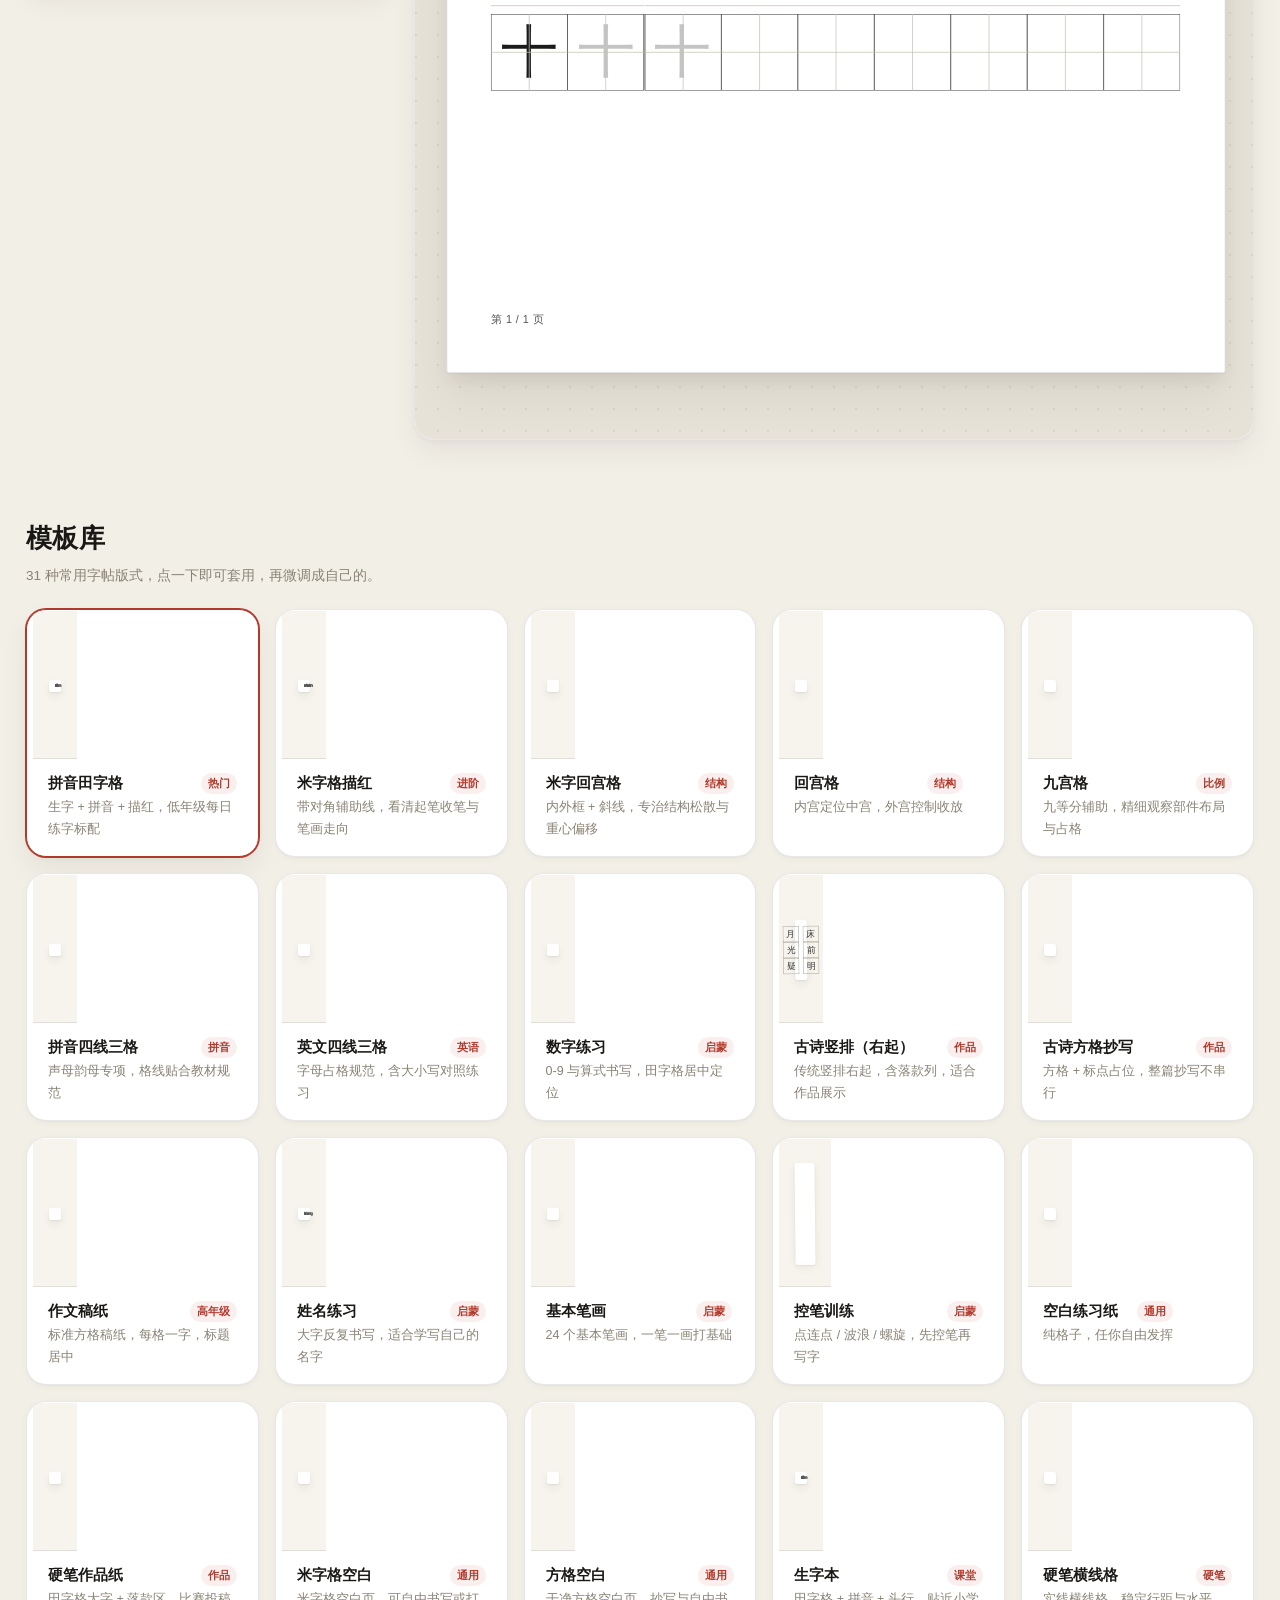
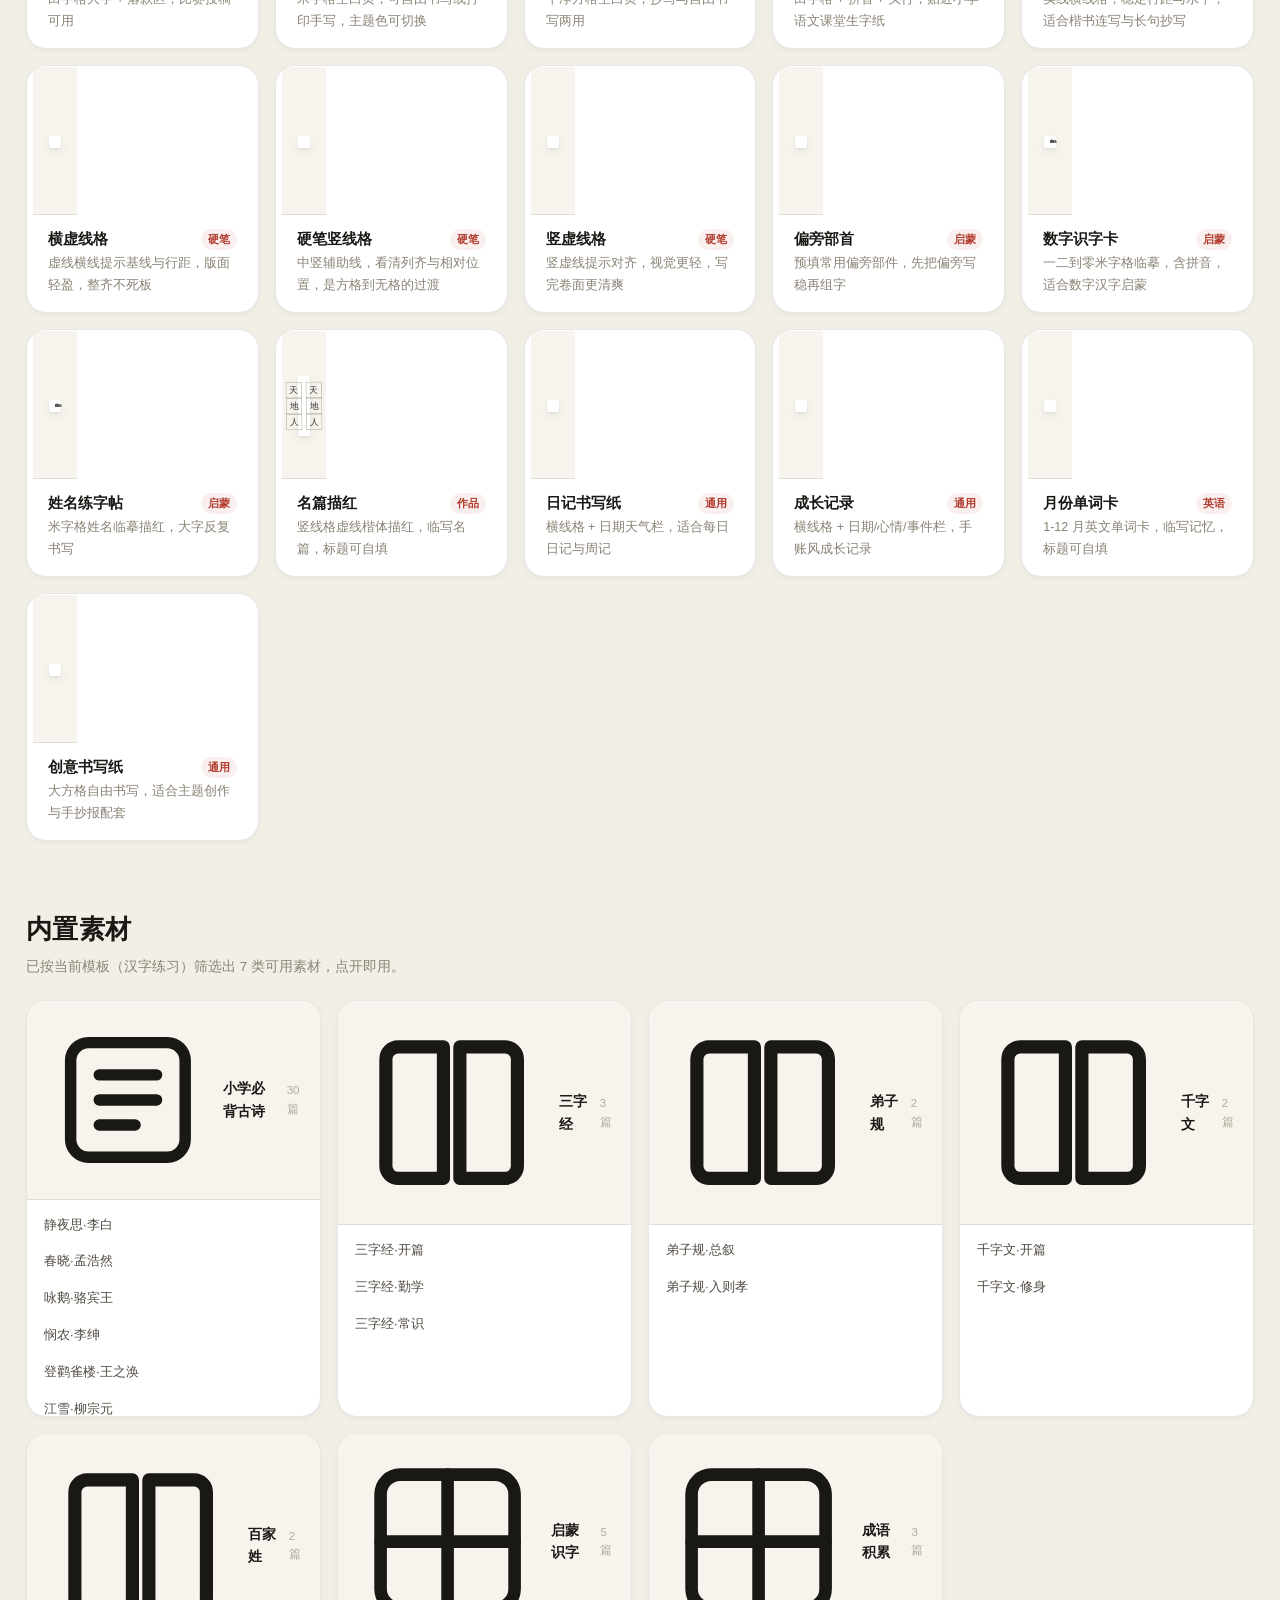
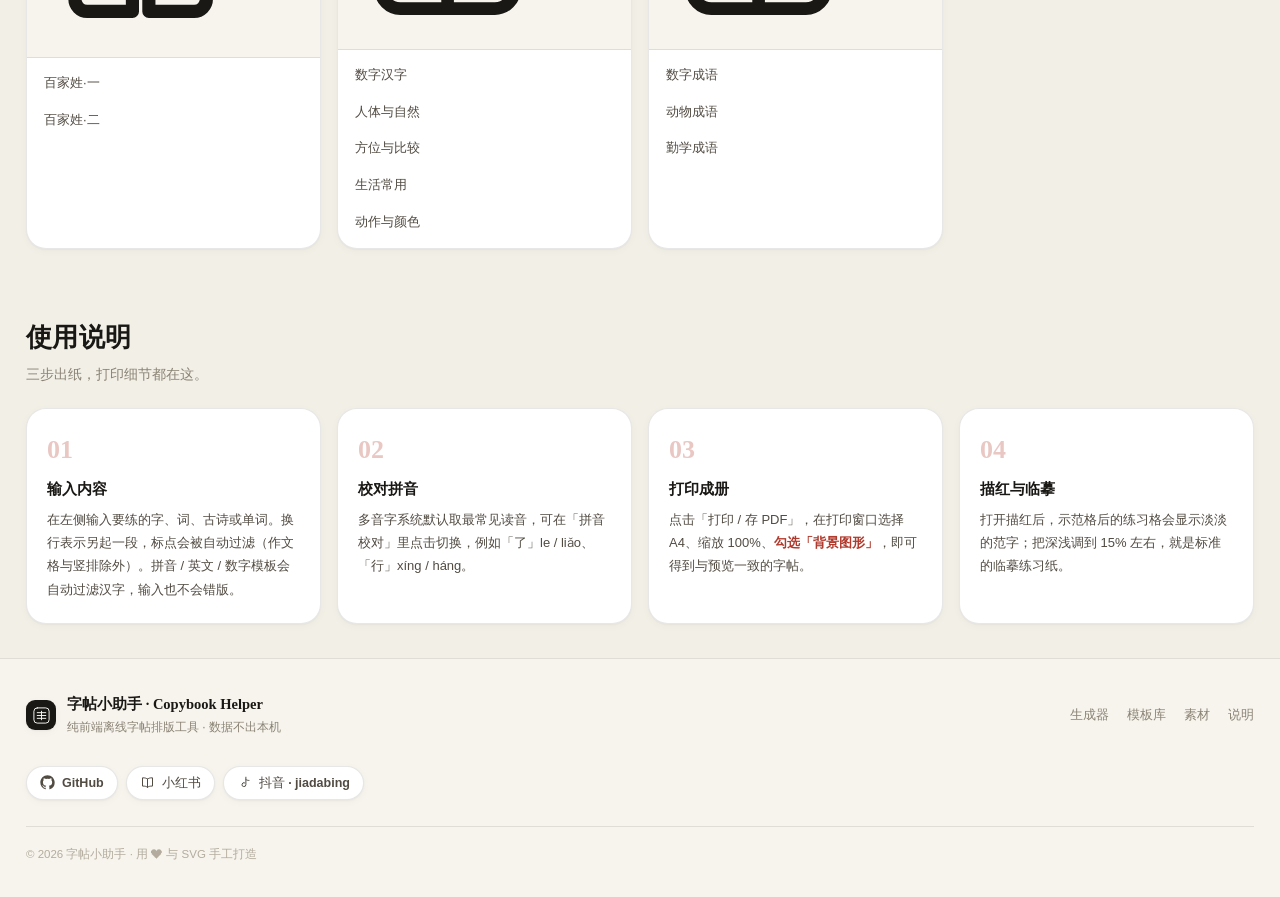
==== commit 2e4bbae1: "feat: 素材库按当前模板内容类型动态过滤 - templates.js 给每个素材组新增 modes 字段，声明适配的模板模式（拼音/英文/数字/汉字/抄写/竖排） - 新增 CBTemplate" ====
--- a/index.html
+++ b/index.html
@@ -203,7 +203,7 @@
     <div class="section-head">
       <div>
         <h2 class="section-title">内置素材</h2>
-        <p class="section-desc">古诗、三字经、拼音表、字母、数字、成语……点开即用。</p>
+        <p class="section-desc" id="materialsDesc">古诗、三字经、拼音表、字母、数字、成语……点开即用。</p>
       </div>
     </div>
     <div class="mat-grid" id="matGrid"></div>
--- a/assets/css/app.css
+++ b/assets/css/app.css
@@ -2,6 +2,8 @@
  * app.css —— 页面布局 + 字帖渲染区样式
  * ========================================================== */
 main { position: relative; z-index: 1; }
+/* 保证 hidden 属性不被组件自身的 display 覆盖 */
+[hidden] { display: none !important; }
 
 /* ---------------- 顶栏 ---------------- */
 .topbar {
